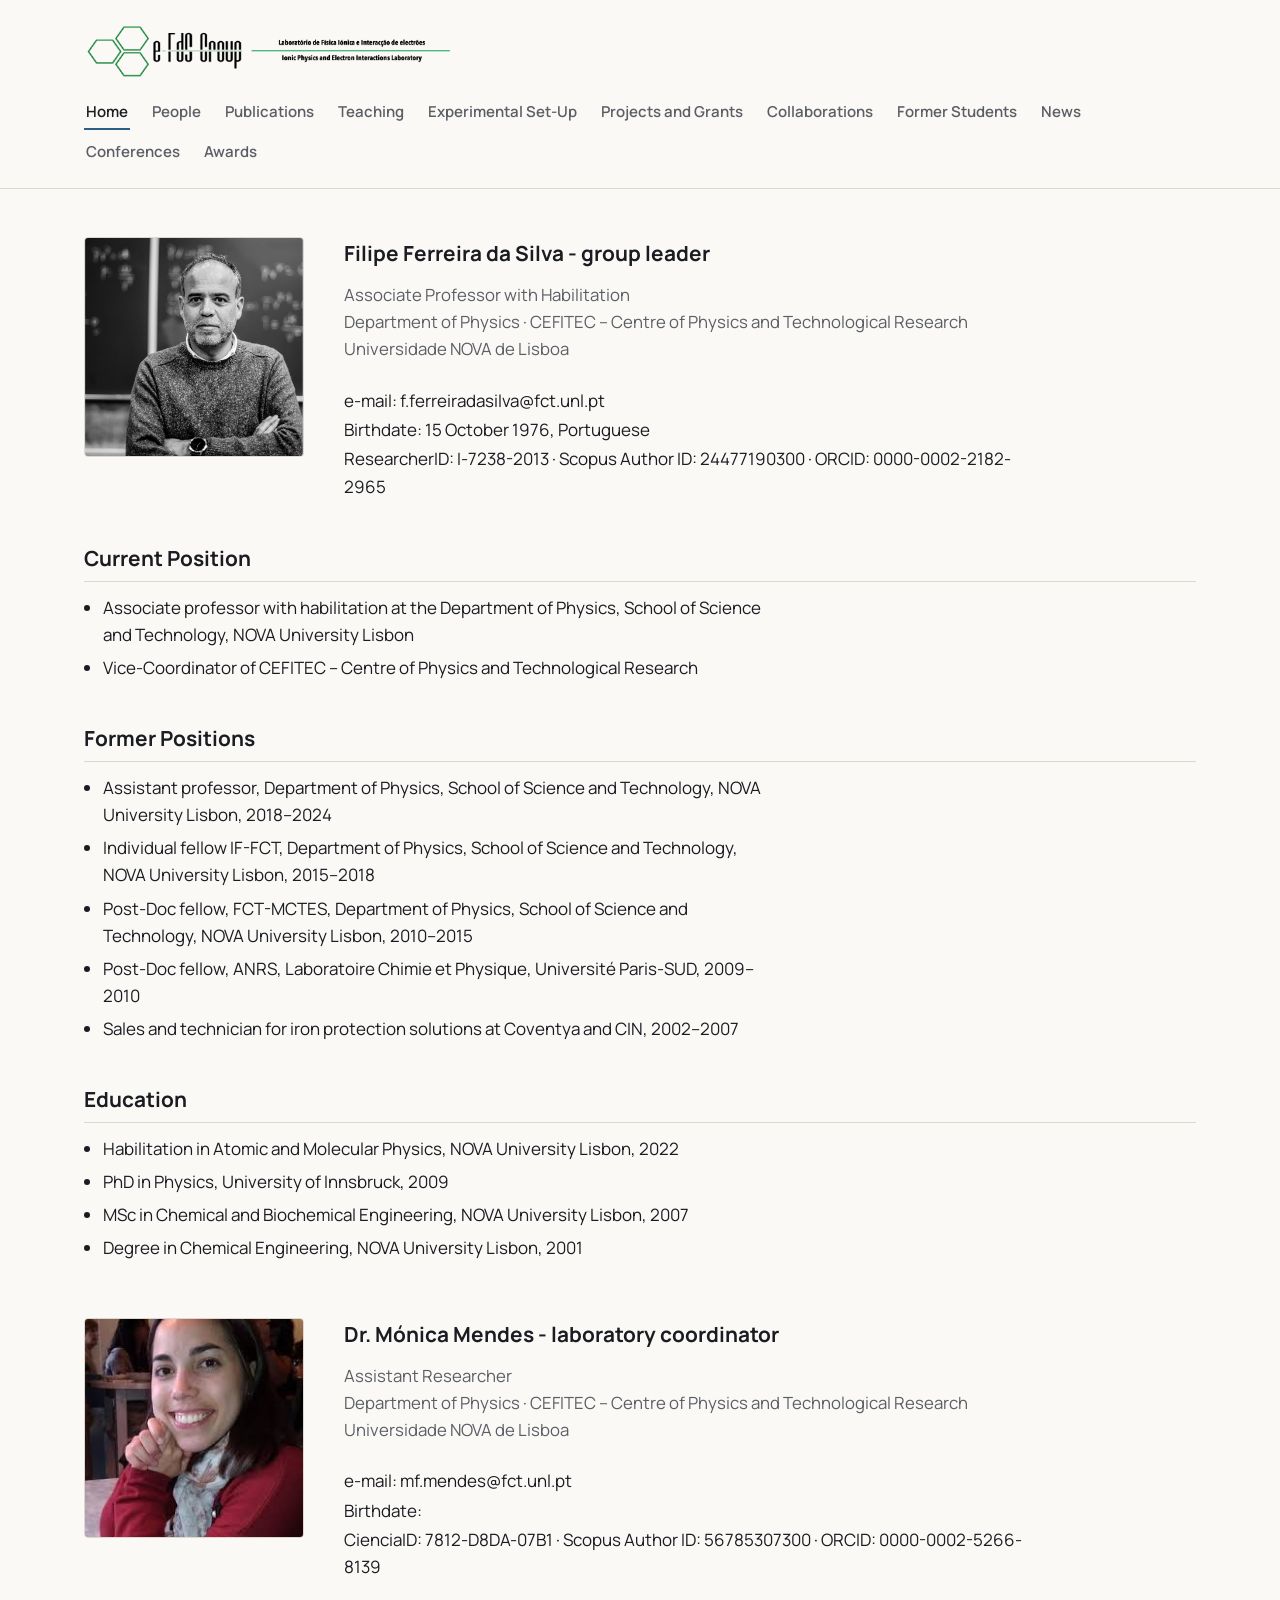
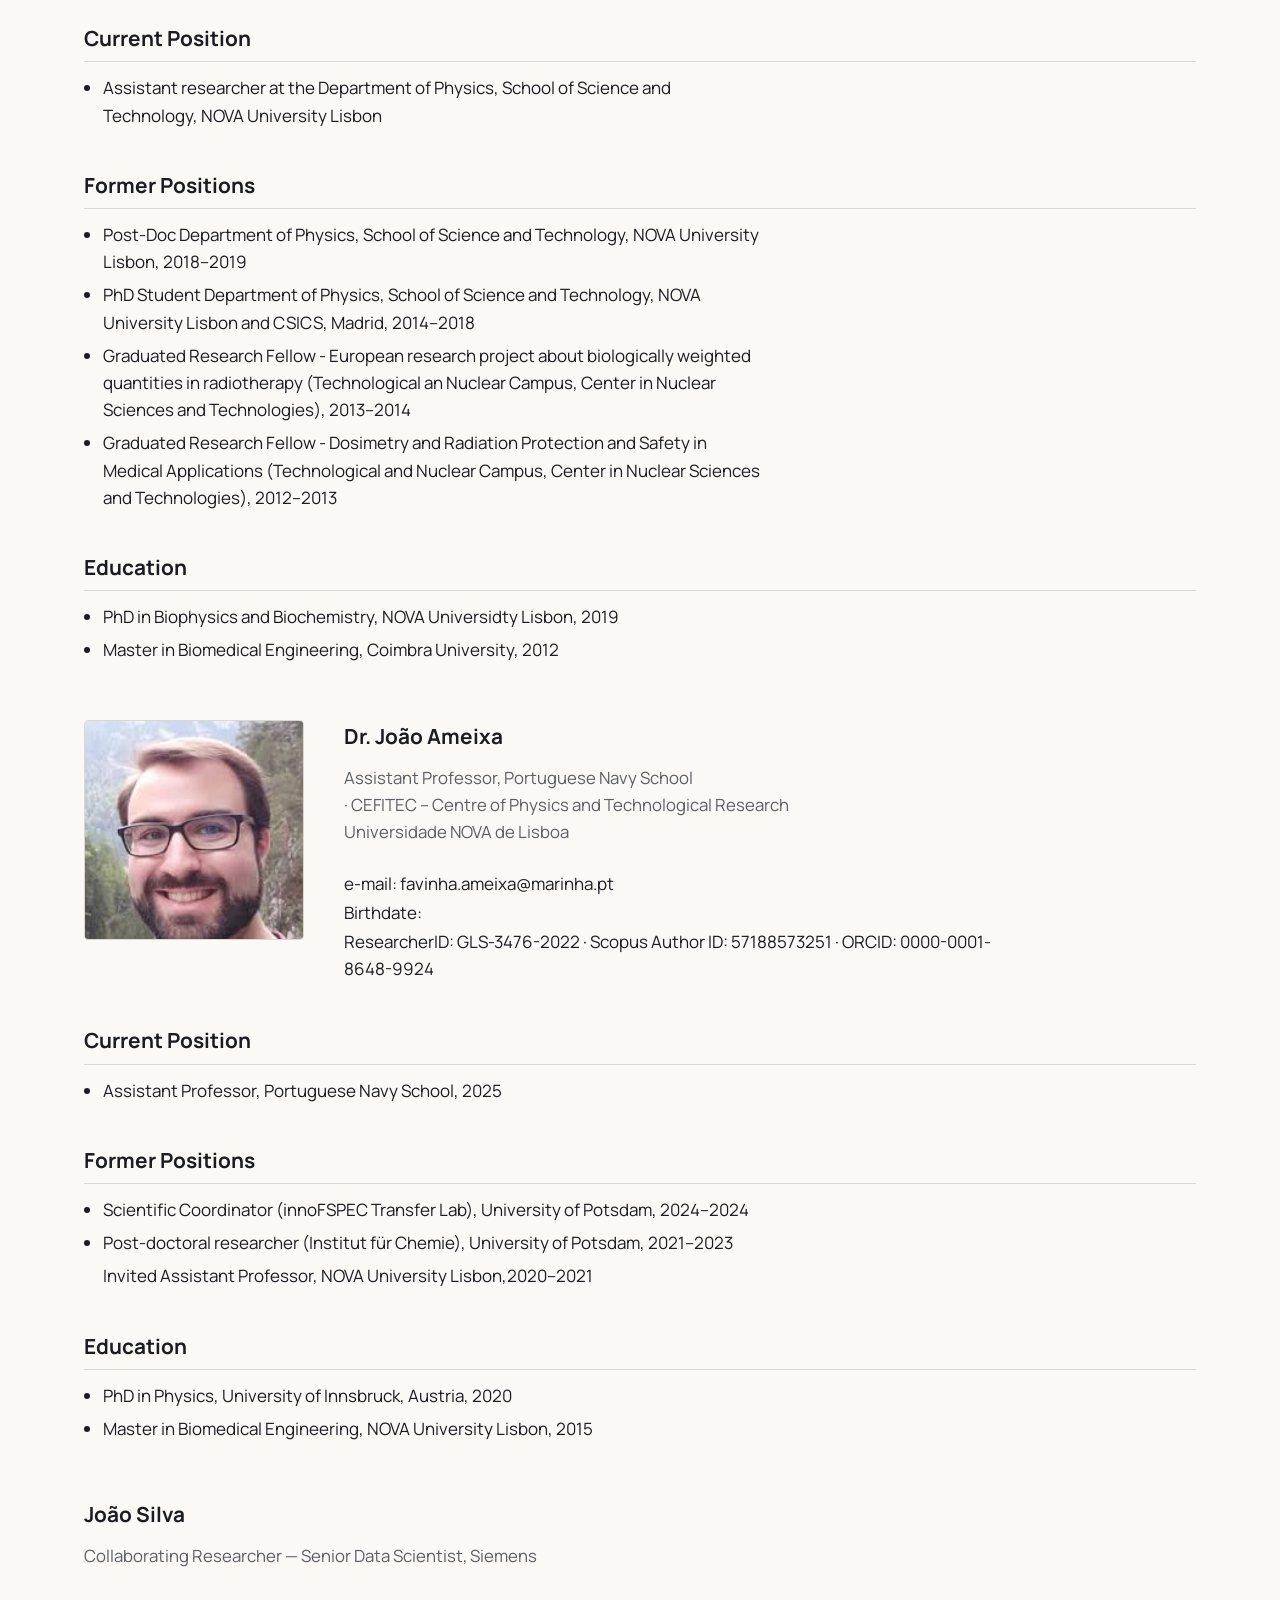
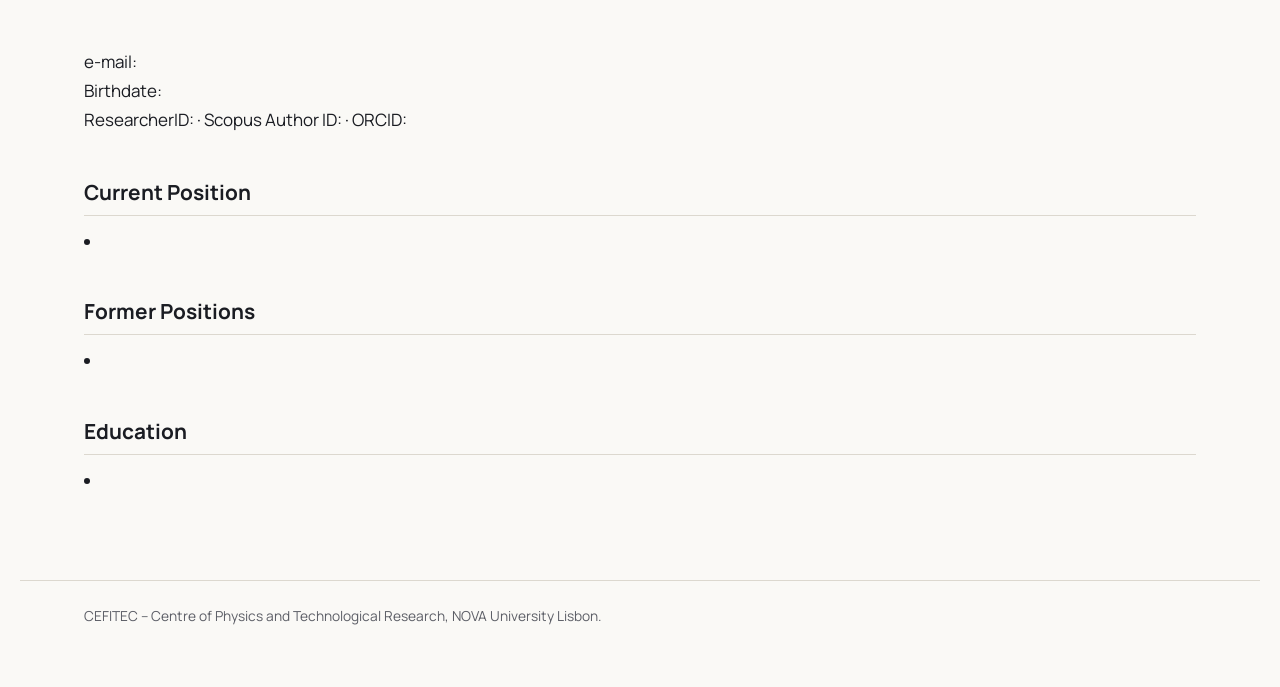
==== index.html @ 62b636dc "Update index.html" ====
<!DOCTYPE html>
<html lang="en">
<head>
<meta charset="UTF-8">
<meta name="viewport" content="width=device-width, initial-scale=1">
<title>Home · Filipe Ferreira da Silva</title>
<meta name="description" content="Personal and research page of Filipe Ferreira da Silva, Associate Professor at NOVA University Lisbon.">
<link rel="stylesheet" href="style.css">
</head>
<body>
<header class="site-header">
  <div class="header-inner">
    <div class="brand"><a href="index.html"><img src="logo.png" alt="e-FdS Group logo" class="logo-img"></a></div>
    <nav class="site-nav" aria-label="Main">
      <a href="index.html" aria-current="page">Home</a>
      <a href="people.html">People</a>
      <a href="publications.html">Publications</a>
      <a href="teaching.html">Teaching</a>
      <a href="experimental-set-up.html">Experimental Set-Up</a>
      <a href="projects-and-grants.html">Projects and Grants</a>
      <a href="collaborations.html">Collaborations</a>
      <a href="former-students.html">Former Students</a>
      <a href="news.html">News</a>
      <a href="conferences.html">Conferences</a>
      <a href="awards.html">Awards</a>
    </nav>
  </div>
</header>
<main>

<div class="hero">
  <img src="profile.jpg" alt="Filipe Ferreira da Silva">
  <div class="hero-text">
    <h2>Filipe Ferreira da Silva - group leader</h2>
    <p class="subtitle">Associate Professor with Habilitation<br>
    Department of Physics &middot; CEFITEC &ndash; Centre of Physics and Technological Research<br>
    Universidade NOVA de Lisboa</p>
    <div class="contact-block">
      <p>e-mail: f.ferreiradasilva@fct.unl.pt</p>
      <p>Birthdate: 15 October 1976, Portuguese</p>
      <p>ResearcherID: I-7238-2013 &middot; Scopus Author ID: 24477190300 &middot; ORCID: 0000-0002-2182-2965</p>
    </div>
  </div>
</div>

<h2>Current Position</h2>
<ul class="plain">
  <li>Associate professor with habilitation at the Department of Physics, School of Science and Technology, NOVA University Lisbon</li>
  <li>Vice-Coordinator of CEFITEC &ndash; Centre of Physics and Technological Research</li>
</ul>

<h2>Former Positions</h2>
<ul class="plain">
  <li>Assistant professor, Department of Physics, School of Science and Technology, NOVA University Lisbon, 2018&ndash;2024</li>
  <li>Individual fellow IF-FCT, Department of Physics, School of Science and Technology, NOVA University Lisbon, 2015&ndash;2018</li>
  <li>Post-Doc fellow, FCT-MCTES, Department of Physics, School of Science and Technology, NOVA University Lisbon, 2010&ndash;2015</li>
  <li>Post-Doc fellow, ANRS, Laboratoire Chimie et Physique, Universit&eacute; Paris-SUD, 2009&ndash;2010</li>
  <li>Sales and technician for iron protection solutions at Coventya and CIN, 2002&ndash;2007</li>
</ul>

<h2>Education</h2>
<ul class="plain">
  <li>Habilitation in Atomic and Molecular Physics, NOVA University Lisbon, 2022</li>
  <li>PhD in Physics, University of Innsbruck, 2009</li>
  <li>MSc in Chemical and Biochemical Engineering, NOVA University Lisbon, 2007</li>
  <li>Degree in Chemical Engineering, NOVA University Lisbon, 2001</li>
</ul>

<div class="hero collaborator">
  <img src="people-mendes.jpg" alt="Mónica Mendes">
  <div class="hero-text">
    <h2>Dr. M&oacute;nica Mendes - laboratory coordinator</h2>
    <p class="subtitle">Assistant Researcher<br>
    Department of Physics &middot; CEFITEC &ndash; Centre of Physics and Technological Research<br>
    Universidade NOVA de Lisboa</p>
    <div class="contact-block">
      <p>e-mail: mf.mendes@fct.unl.pt</p>
      <p>Birthdate: </p>
      <p>CienciaID: 7812-D8DA-07B1 &middot; Scopus Author ID: 56785307300 &middot; ORCID: 0000-0002-5266-8139 </p>
    </div>
  </div>
</div>

<h2>Current Position</h2>
<ul class="plain">
  <li>Assistant researcher at the Department of Physics, School of Science and Technology, NOVA University Lisbon</li>
</ul>

<h2>Former Positions</h2>
<ul class="plain">
  <li>Post-Doc Department of Physics, School of Science and Technology, NOVA University Lisbon, 2018&ndash;2019</li>
  <li>PhD Student Department of Physics, School of Science and Technology, NOVA University Lisbon and CSICS, Madrid, 2014&ndash;2018</li>
  <li>Graduated Research Fellow - European research project about biologically weighted quantities in radiotherapy (Technological an Nuclear Campus, Center in Nuclear Sciences and Technologies), 2013&ndash;2014</li>
  <li>Graduated Research Fellow - Dosimetry and Radiation Protection and Safety in Medical Applications (Technological and Nuclear Campus, Center in Nuclear Sciences and Technologies), 2012&ndash;2013</li>
</ul>

<h2>Education</h2>
<ul class="plain">
  <li>PhD in Biophysics and Biochemistry, NOVA Universidty Lisbon, 2019</li>
  <li> Master in Biomedical Engineering, Coimbra University, 2012</li>
</ul>

<div class="hero collaborator">
  <img src="people-ameixa.jpg" alt="João Ameixa">
  <div class="hero-text">
    <h2>Dr. Jo&atilde;o Ameixa</h2>
    <p class="subtitle">Assistant Professor, Portuguese Navy School<br>
    &middot; CEFITEC &ndash; Centre of Physics and Technological Research<br>
    Universidade NOVA de Lisboa</p>
    <div class="contact-block">
      <p>e-mail: favinha.ameixa@marinha.pt</p>
      <p>Birthdate: </p>
      <p>ResearcherID: GLS-3476-2022 &middot; Scopus Author ID: 57188573251 &middot; ORCID: 0000-0001-8648-9924</p>
    </div>
  </div>
</div>

<h2>Current Position</h2>
<ul class="plain">
  <li>Assistant Professor, Portuguese Navy School, 2025</li>
</ul>

<h2>Former Positions</h2>
<ul class="plain">
  <li>Scientific Coordinator (innoFSPEC Transfer Lab), University of Potsdam, 2024&ndash;2024</li>
  <li>Post-doctoral researcher (Institut für Chemie), University of Potsdam, 2021&ndash;2023</li
  <li>Invited Assistant Professor, NOVA University Lisbon,2020&ndash;2021 </li>
</ul>

<h2>Education</h2>
<ul class="plain">
  <li>PhD in Physics, University of Innsbruck, Austria, 2020</li>
  <li>Master in Biomedical Engineering, NOVA University Lisbon, 2015</li>
</ul>

<div class="hero collaborator">
  <div class="hero-text">
    <h2>Jo&atilde;o Silva</h2>
    <p class="subtitle">Collaborating Researcher &mdash; Senior Data Scientist, Siemens<br>
    &nbsp;<br>
    &nbsp;</p>
    <div class="contact-block">
      <p>e-mail: </p>
      <p>Birthdate: </p>
      <p>ResearcherID: &middot; Scopus Author ID: &middot; ORCID: </p>
    </div>
  </div>
</div>

<h2>Current Position</h2>
<ul class="plain">
  <li></li>
</ul>

<h2>Former Positions</h2>
<ul class="plain">
  <li></li>
</ul>

<h2>Education</h2>
<ul class="plain">
  <li></li>
</ul>

</main>
<footer class="site-footer">
  CEFITEC &ndash; Centre of Physics and Technological Research, NOVA University Lisbon.
</footer>
</body>
</html>
---- style.css ----
@import url('https://fonts.googleapis.com/css2?family=Manrope:wght@400;500;600;700;800&display=swap');

:root {
  --ink: #1a1c22;
  --paper: #faf9f6;
  --line: #dcd8cf;
  --accent: #2f5d8a;
  --accent-soft: #e8eef4;
  --muted: #5c5e66;
  --font: "Manrope", -apple-system, "Segoe UI", Helvetica, Arial, sans-serif;
  --wide: 1240px;
  --text-measure: 68ch;
}

* { box-sizing: border-box; }

body {
  margin: 0;
  background: var(--paper);
  color: var(--ink);
  font-family: var(--font);
  font-size: 17px;
  line-height: 1.6;
}

a { color: var(--accent); text-decoration: none; }
a:hover { text-decoration: underline; }
a:focus-visible, button:focus-visible { outline: 2px solid var(--accent); outline-offset: 2px; }

.site-header {
  border-bottom: 1px solid var(--line);
  background: var(--paper);
}

.header-inner {
  max-width: var(--wide);
  margin: 0 auto;
  padding: 20px clamp(24px, 5vw, 64px);
  display: flex;
  align-items: center;
  justify-content: space-between;
  gap: 16px;
  flex-wrap: wrap;
}

.brand {
  font-family: var(--font);
  font-size: 1.1rem;
  font-weight: 800;
  color: var(--ink);
  letter-spacing: 0.01em;
}
.brand a {
  display: flex;
  align-items: center;
  color: inherit;
  text-decoration: none;
}
.brand a:hover { text-decoration: none; }
.logo-img {
  height: 60px;
  width: auto;
  display: block;
}

nav.site-nav {
  display: flex;
  flex-wrap: wrap;
  gap: 6px 20px;
}
nav.site-nav a {
  color: var(--muted);
  font-size: 0.94rem;
  font-weight: 600;
  padding: 4px 2px;
}
nav.site-nav a:hover { color: var(--accent); text-decoration: none; }
nav.site-nav a[aria-current="page"] {
  color: var(--ink);
  border-bottom: 2px solid var(--accent);
}

main {
  max-width: var(--wide);
  margin: 0 auto;
  padding: 48px clamp(24px, 5vw, 64px) 80px;
}

h1 {
  font-family: var(--font);
  font-weight: 800;
  font-size: 2.3rem;
  line-height: 1.15;
  margin: 0 0 6px;
  letter-spacing: -0.01em;
}
h1.page-title { font-size: 1.9rem; margin-bottom: 28px; }

h2 {
  font-family: var(--font);
  font-weight: 700;
  font-size: 1.3rem;
  margin: 40px 0 12px;
  padding-bottom: 6px;
  border-bottom: 1px solid var(--line);
}

h3 {
  font-family: var(--font);
  font-weight: 700;
  font-size: 1.05rem;
  margin: 22px 0 4px;
}

.subtitle {
  color: var(--muted);
  font-size: 1.05rem;
  margin: 0 0 24px;
  max-width: var(--text-measure);
}

.contact-block p { margin: 2px 0; }

.hero {
  display: flex;
  gap: 40px;
  align-items: flex-start;
  flex-wrap: wrap;
  margin-bottom: 24px;
}
.hero img {
  width: 220px;
  height: 220px;
  object-fit: cover;
  border-radius: 4px;
  border: 1px solid var(--line);
  flex-shrink: 0;
}
.hero-text { flex: 1; min-width: 280px; max-width: var(--text-measure); }
.hero-text h2 { margin-top: 0; border-bottom: none; padding-bottom: 0; }

.hero.collaborator {
  margin: 56px 0 0;
}

ul.plain {
  margin: 8px 0 0;
  padding-left: 1.1em;
  max-width: var(--text-measure);
}
ul.plain li { margin-bottom: 6px; }

.pub-year {
  font-family: var(--font);
  font-weight: 800;
  color: var(--accent);
  margin: 30px 0 10px;
  font-size: 1.15rem;
}
.pub-list {
  list-style: none;
  margin: 0;
  padding: 0;
  display: grid;
  grid-template-columns: repeat(auto-fill, minmax(340px, 1fr));
  gap: 4px 32px;
}
.pub-list li {
  padding: 10px 0;
  border-bottom: 1px dotted var(--line);
  font-size: 0.96rem;
}
.pub-list li:last-child { border-bottom: none; }
.pub-tag { color: var(--accent); font-weight: 700; margin-right: 6px; }
.pub-authors { color: var(--muted); display: block; margin-top: 2px; }
.pub-venue { font-style: italic; display: block; color: var(--muted); }

.person {
  padding: 14px 0;
  border-bottom: 1px solid var(--line);
}
.person:last-child { border-bottom: none; }
.person .name { font-weight: 700; }
.person .role { color: var(--muted); font-size: 0.94rem; }

.entry { margin-bottom: 18px; max-width: var(--text-measure); }
.entry .meta { color: var(--muted); font-size: 0.92rem; }

.group-photo {
  max-width: 100%;
  height: auto;
  border-radius: 4px;
  border: 1px solid var(--line);
  margin: 12px 0;
}
figcaption { color: var(--muted); font-size: 0.9rem; margin-top: 6px; }

table.simple {
  border-collapse: collapse;
  width: 100%;
  max-width: var(--text-measure);
  margin: 12px 0 28px;
  font-size: 0.95rem;
}
table.simple td, table.simple th {
  text-align: left;
  padding: 8px 10px 8px 0;
  border-bottom: 1px solid var(--line);
  vertical-align: top;
}

footer.site-footer {
  max-width: var(--wide);
  margin: 0 auto;
  padding: 24px clamp(24px, 5vw, 64px) 60px;
  color: var(--muted);
  font-size: 0.86rem;
  border-top: 1px solid var(--line);
}

@media (max-width: 600px) {
  h1 { font-size: 1.7rem; }
  .hero img { width: 128px; height: 128px; }
  .hero.collaborator img { width: 96px; height: 96px; }
  .pub-list { grid-template-columns: 1fr; }
}
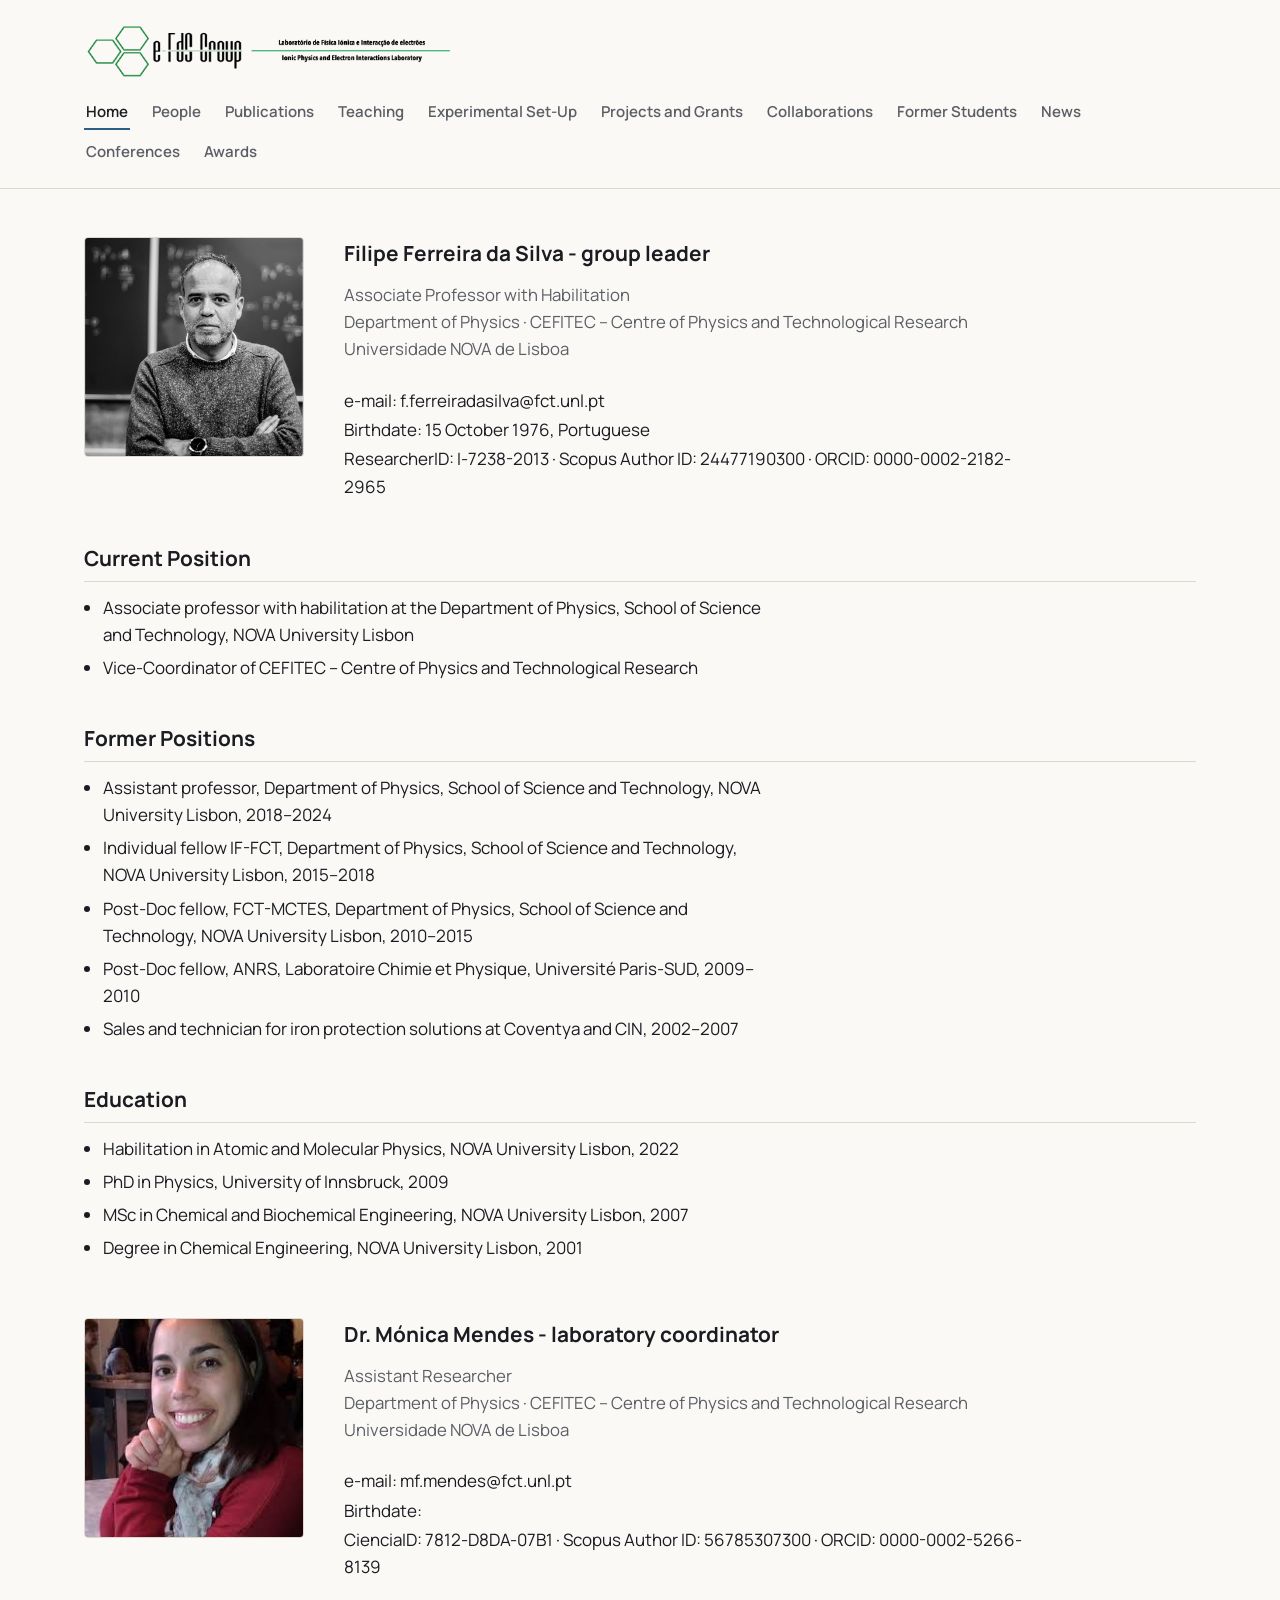
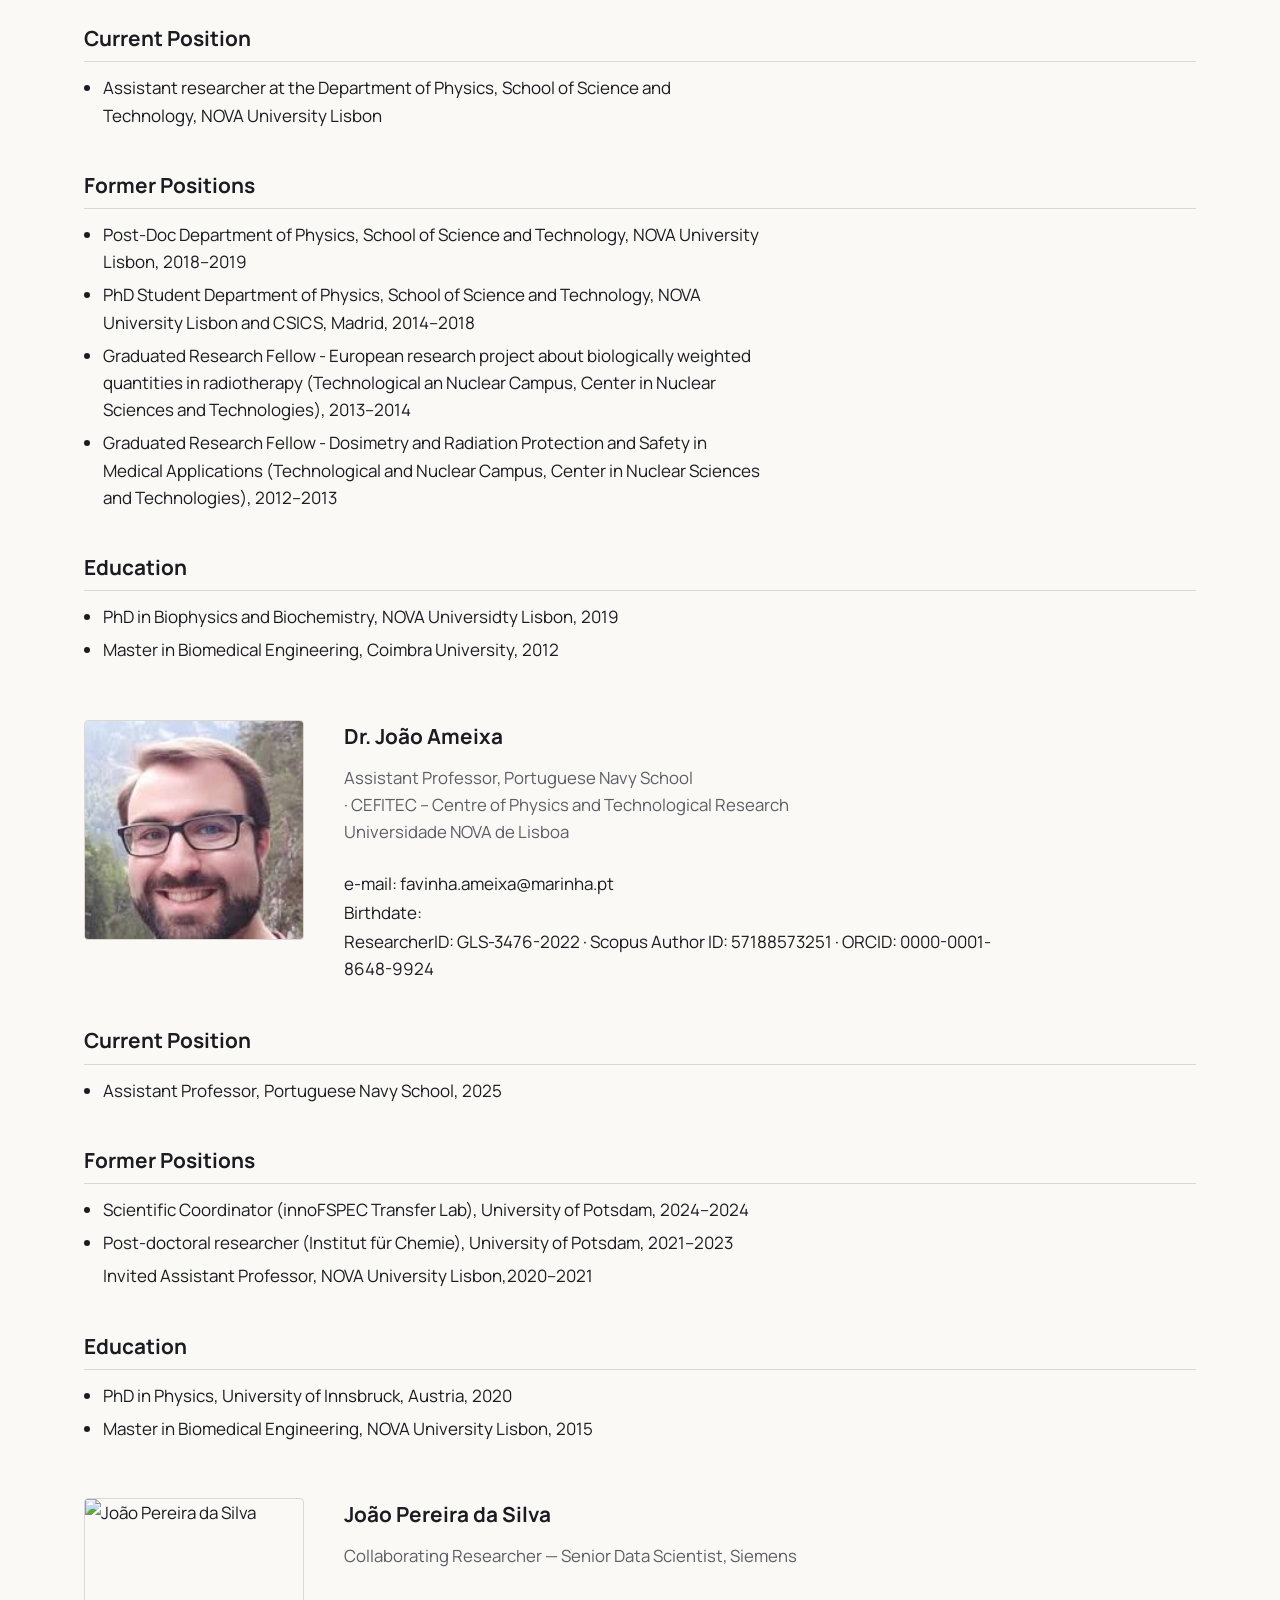
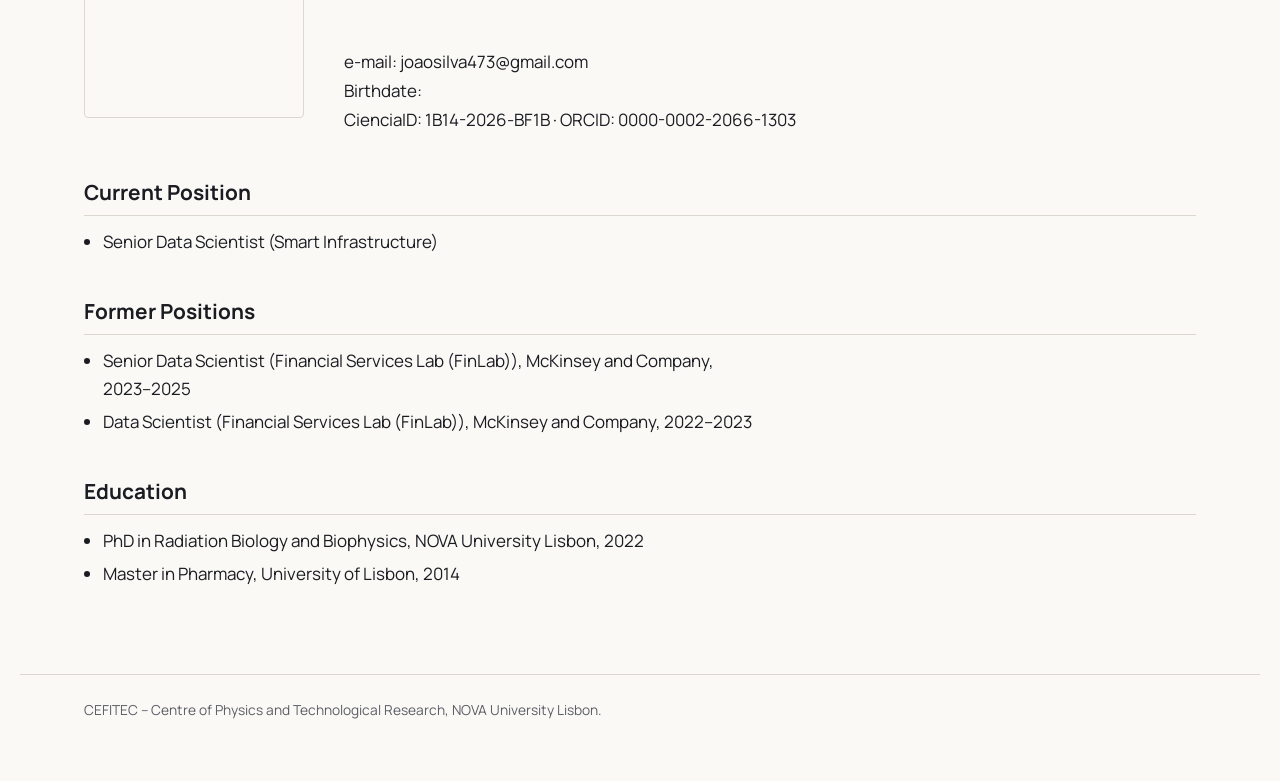
==== commit c55f4dc1: "Update index.html" ====
--- a/index.html
+++ b/index.html
@@ -134,32 +134,35 @@
 </ul>
 
 <div class="hero collaborator">
+  <img src="joao silva.jpg" alt="João Pereira da Silva">
   <div class="hero-text">
-    <h2>Jo&atilde;o Silva</h2>
+    <h2>Jo&atilde;o Pereira da Silva</h2>
     <p class="subtitle">Collaborating Researcher &mdash; Senior Data Scientist, Siemens<br>
     &nbsp;<br>
     &nbsp;</p>
     <div class="contact-block">
-      <p>e-mail: </p>
+      <p>e-mail: joaosilva473@gmail.com</p>
       <p>Birthdate: </p>
-      <p>ResearcherID: &middot; Scopus Author ID: &middot; ORCID: </p>
+      <p>CienciaID: 1B14-2026-BF1B &middot; ORCID: 0000-0002-2066-1303</p>
     </div>
   </div>
 </div>
 
 <h2>Current Position</h2>
 <ul class="plain">
-  <li></li>
+  <li>Senior Data Scientist (Smart Infrastructure)</li>
 </ul>
 
 <h2>Former Positions</h2>
 <ul class="plain">
-  <li></li>
+  <li>Senior Data Scientist (Financial Services Lab (FinLab)), McKinsey and Company, 2023&ndash;2025</li>
+  <li>Data Scientist (Financial Services Lab (FinLab)), McKinsey and Company, 2022&ndash;2023</li>
 </ul>
 
 <h2>Education</h2>
 <ul class="plain">
-  <li></li>
+  <li>PhD in Radiation Biology and Biophysics, NOVA University Lisbon, 2022</li>
+  <li>Master in Pharmacy, University of Lisbon, 2014</li>
 </ul>
 
 </main>
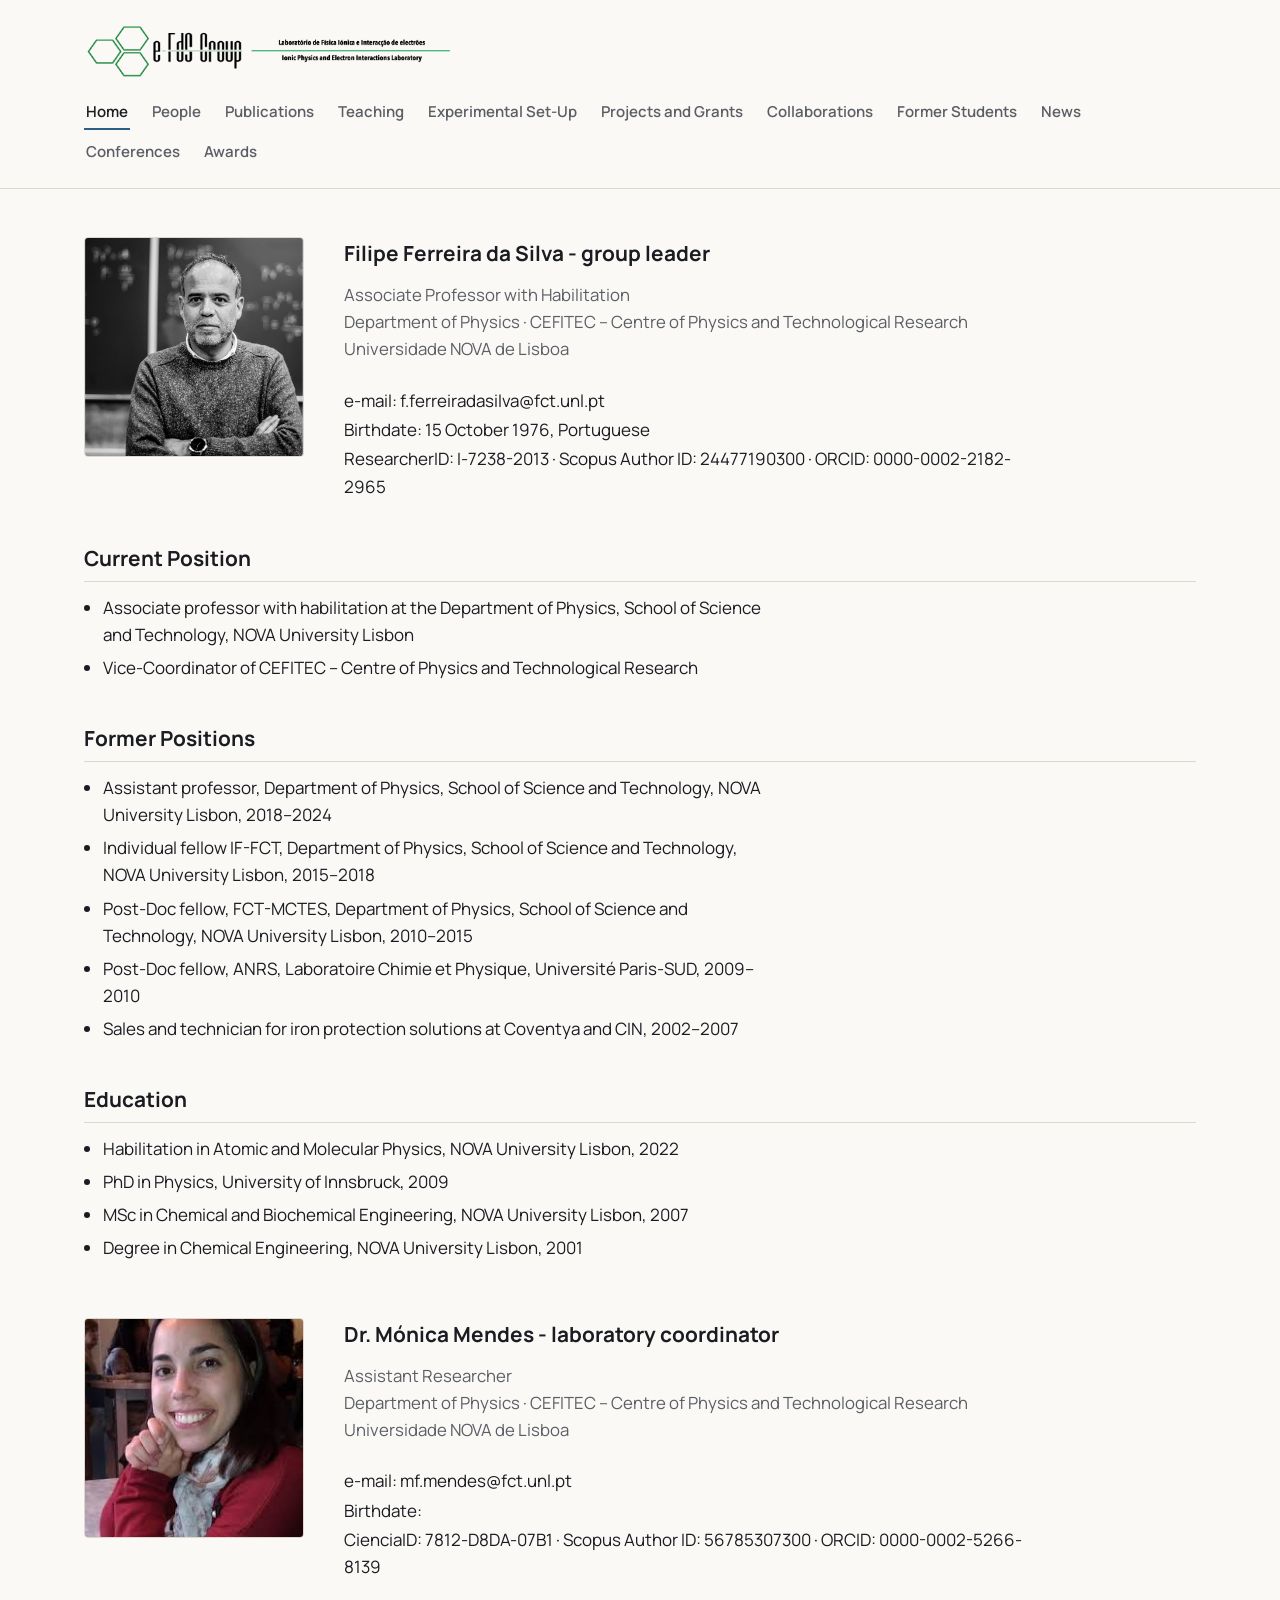
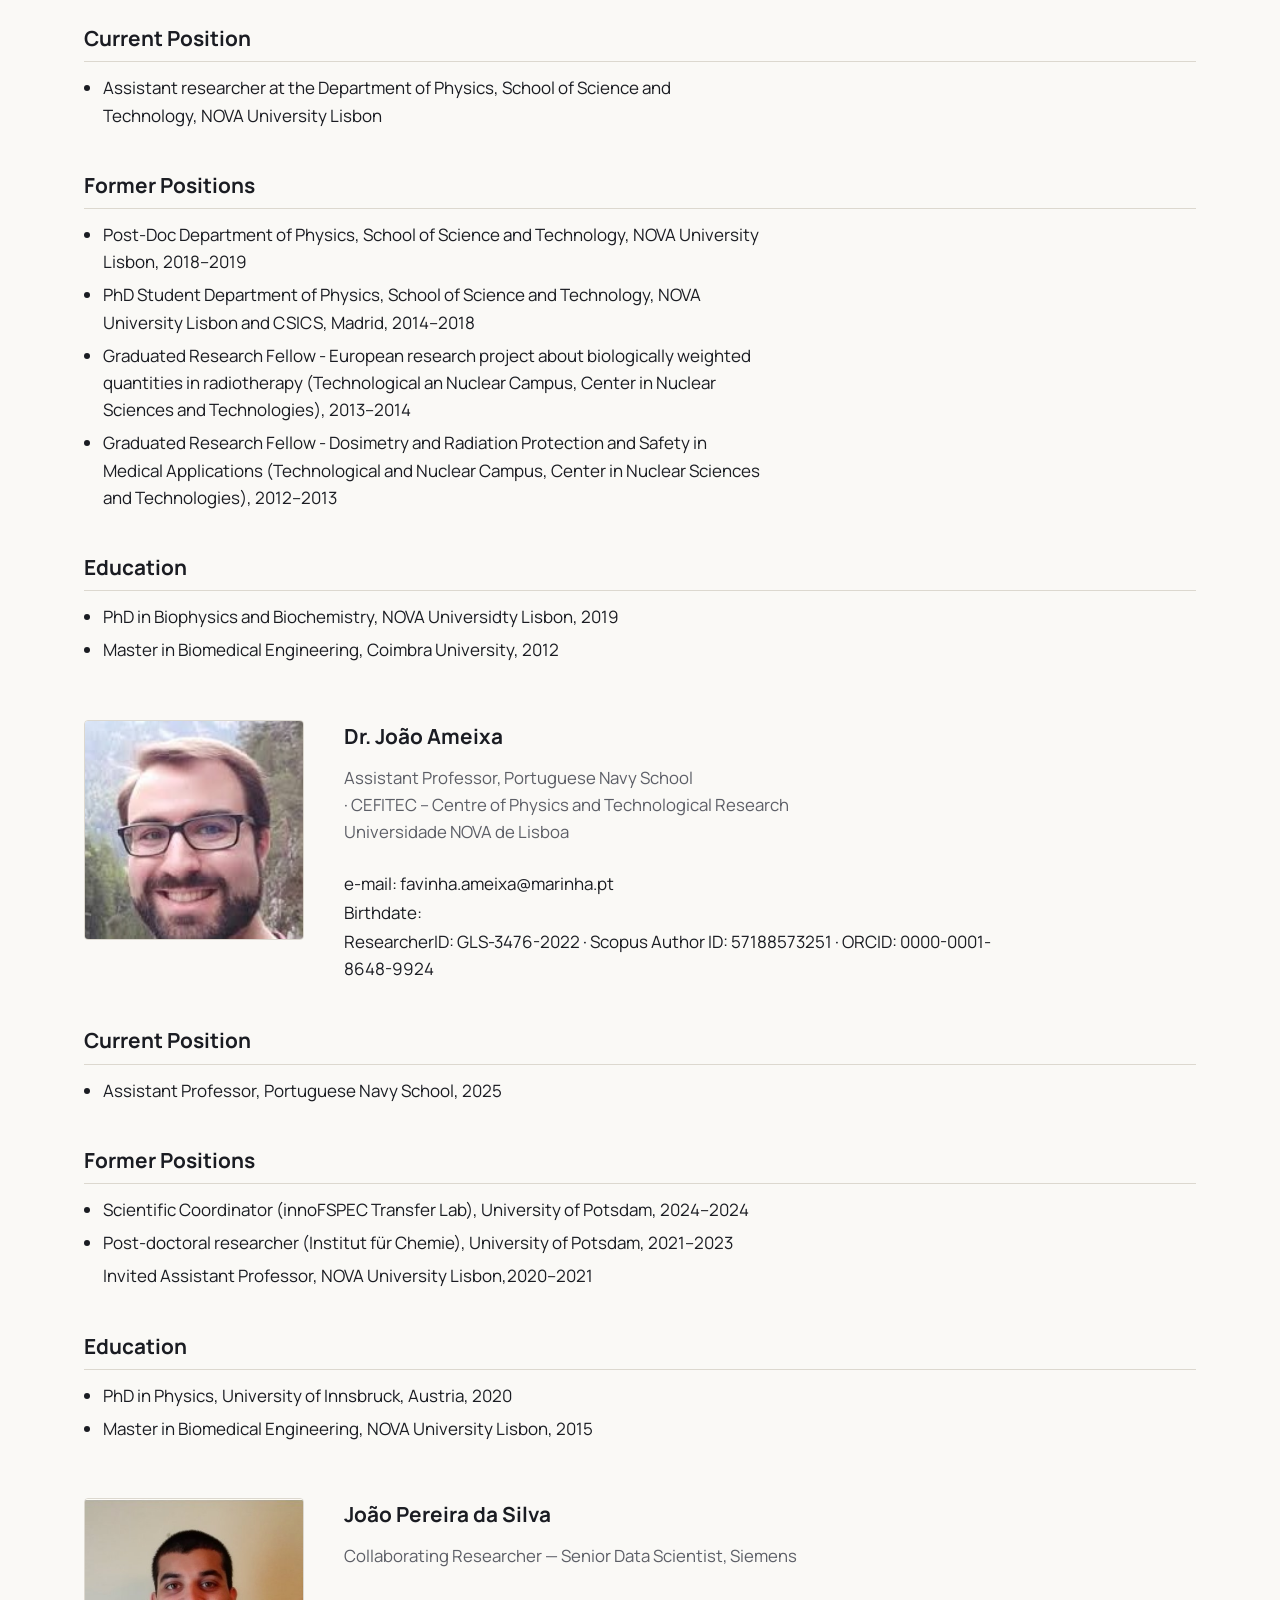
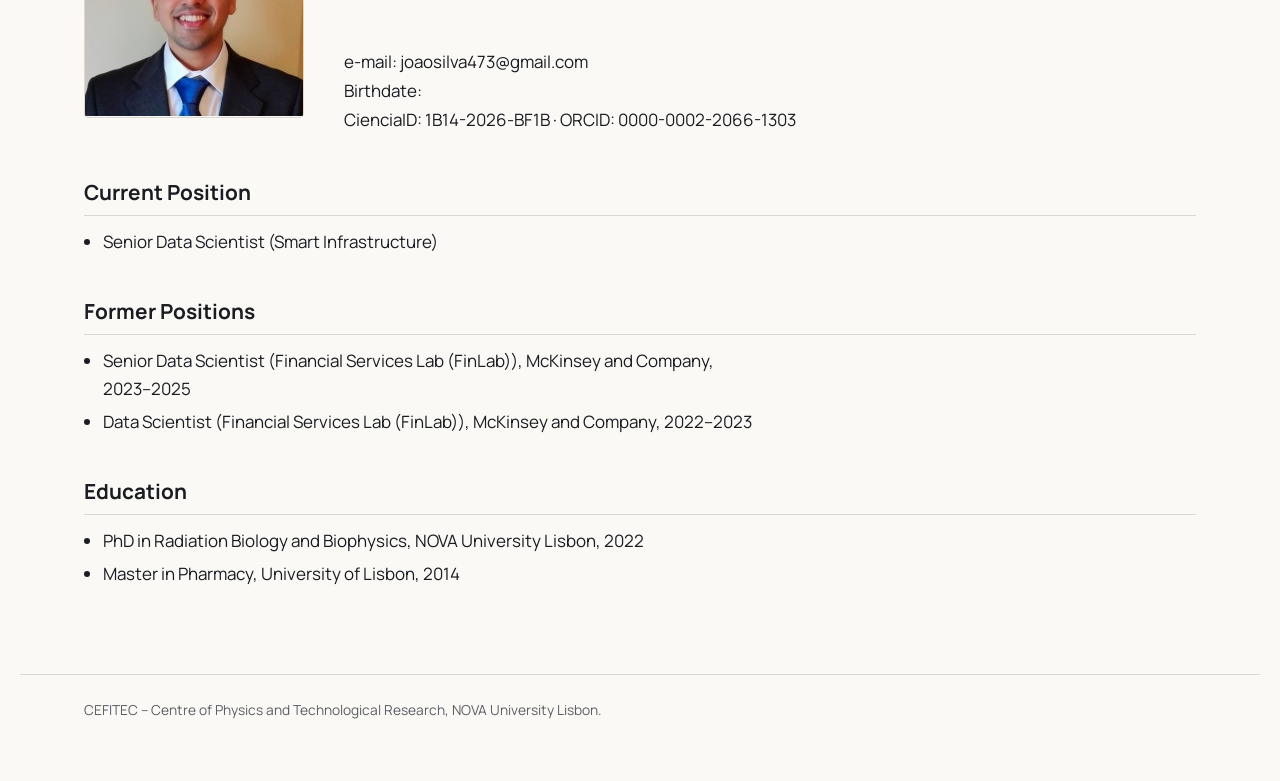
==== commit 5e212622: "Update index.html" ====
--- a/index.html
+++ b/index.html
@@ -134,7 +134,7 @@
 </ul>
 
 <div class="hero collaborator">
-  <img src="joao silva.jpg" alt="João Pereira da Silva">
+  <img src="people-silva.jpg" alt="João Pereira da Silva">
   <div class="hero-text">
     <h2>Jo&atilde;o Pereira da Silva</h2>
     <p class="subtitle">Collaborating Researcher &mdash; Senior Data Scientist, Siemens<br>
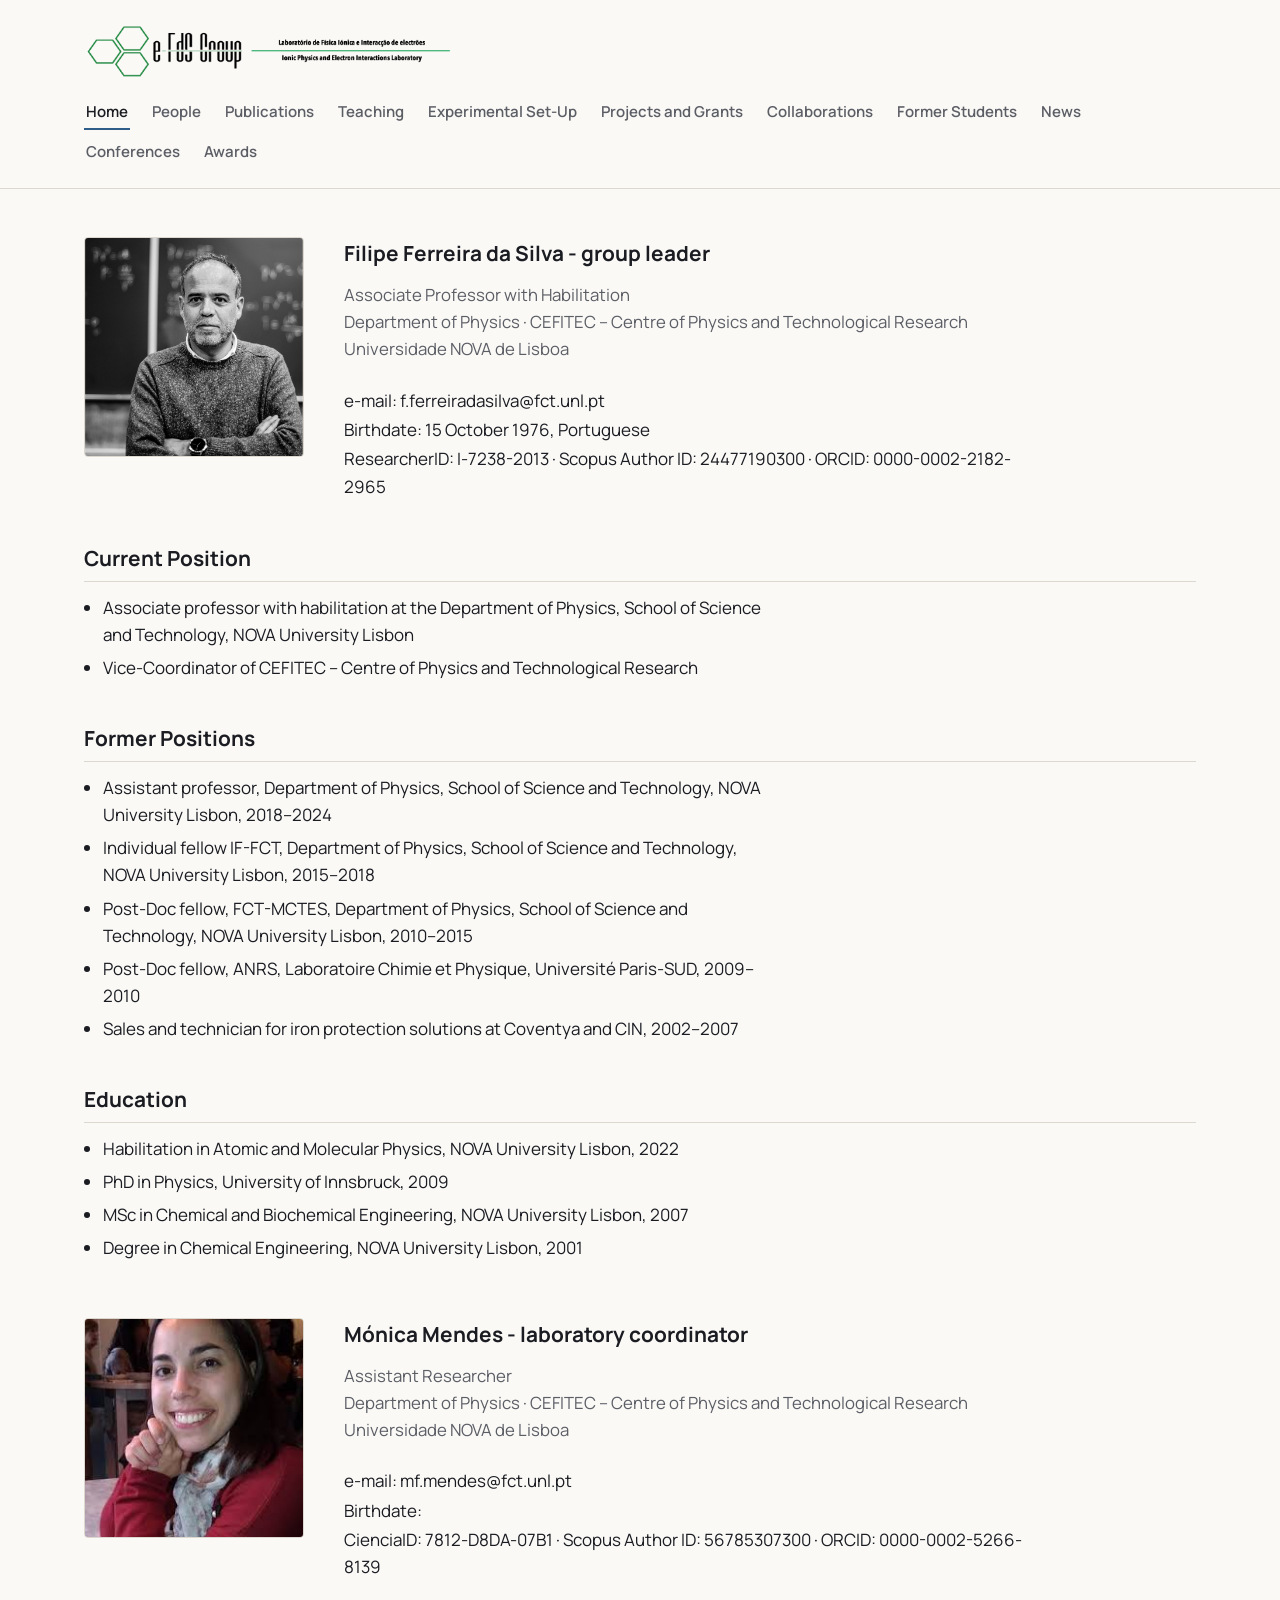
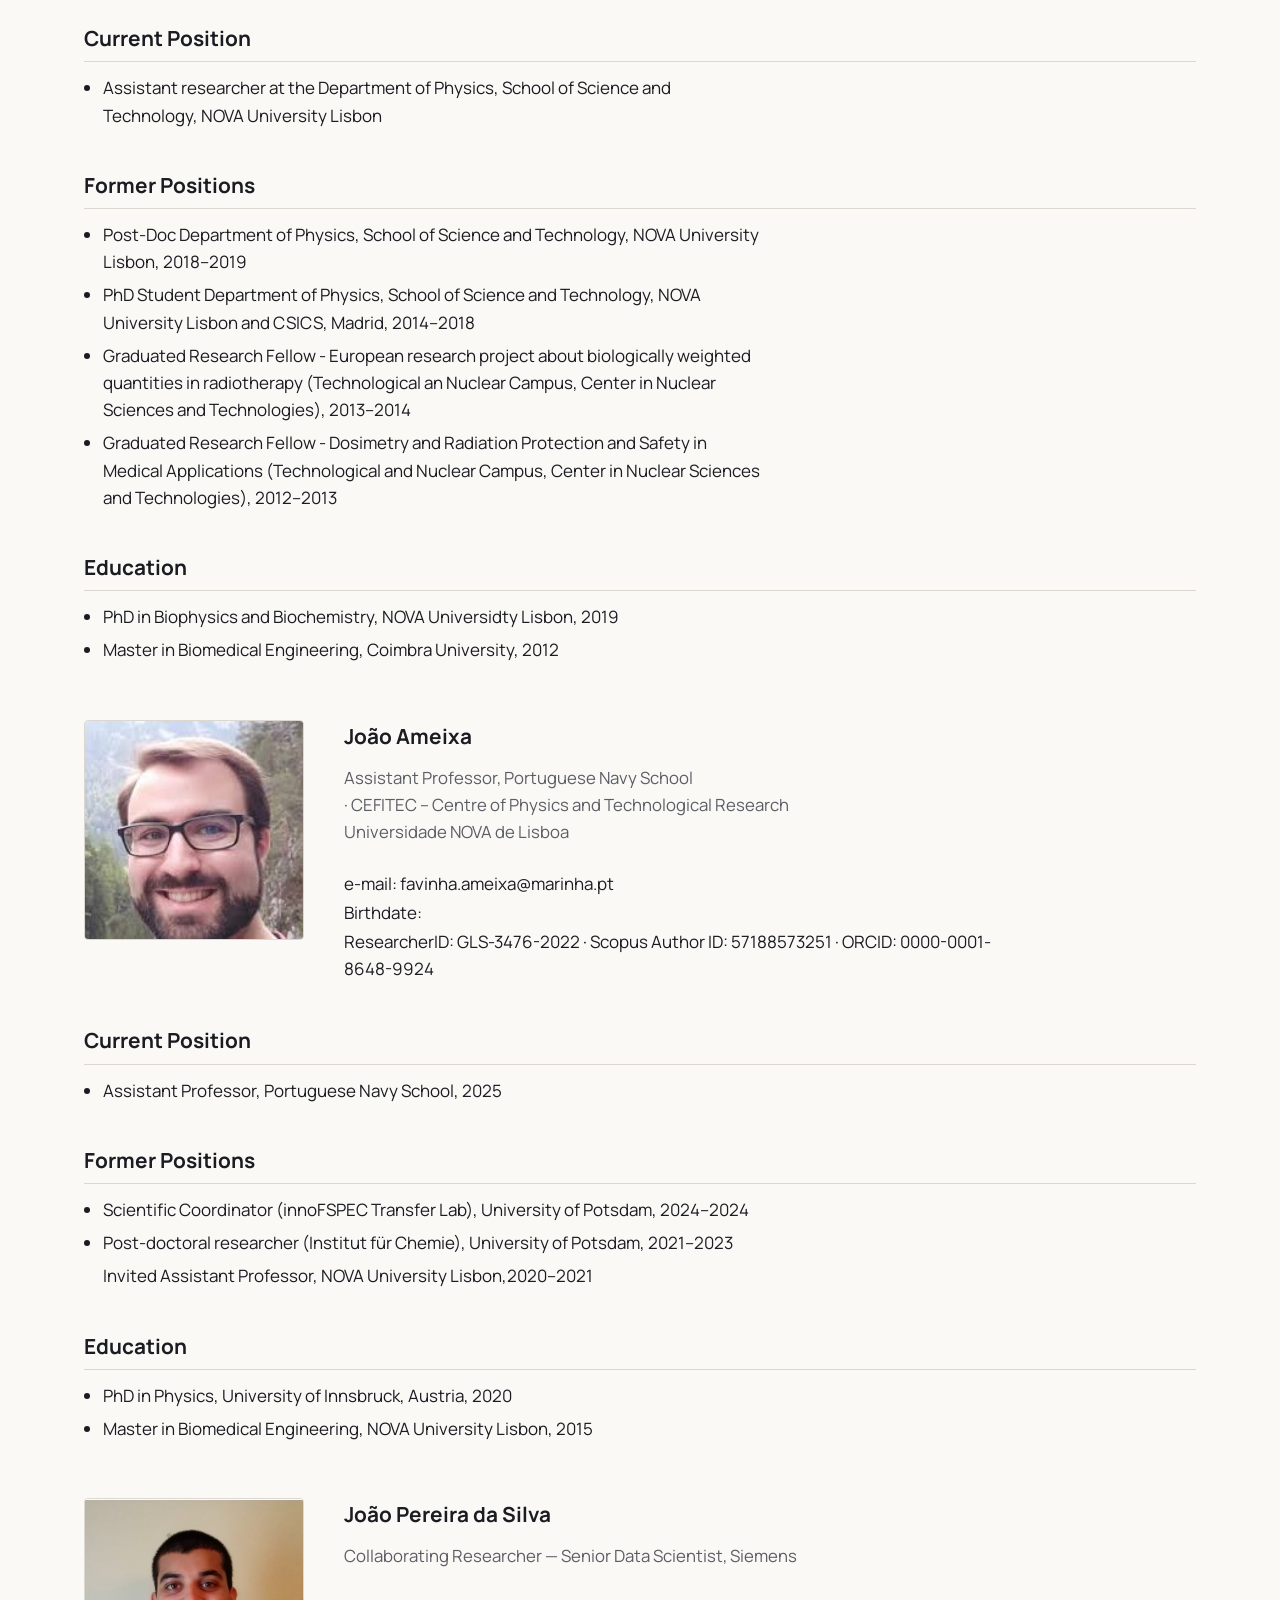
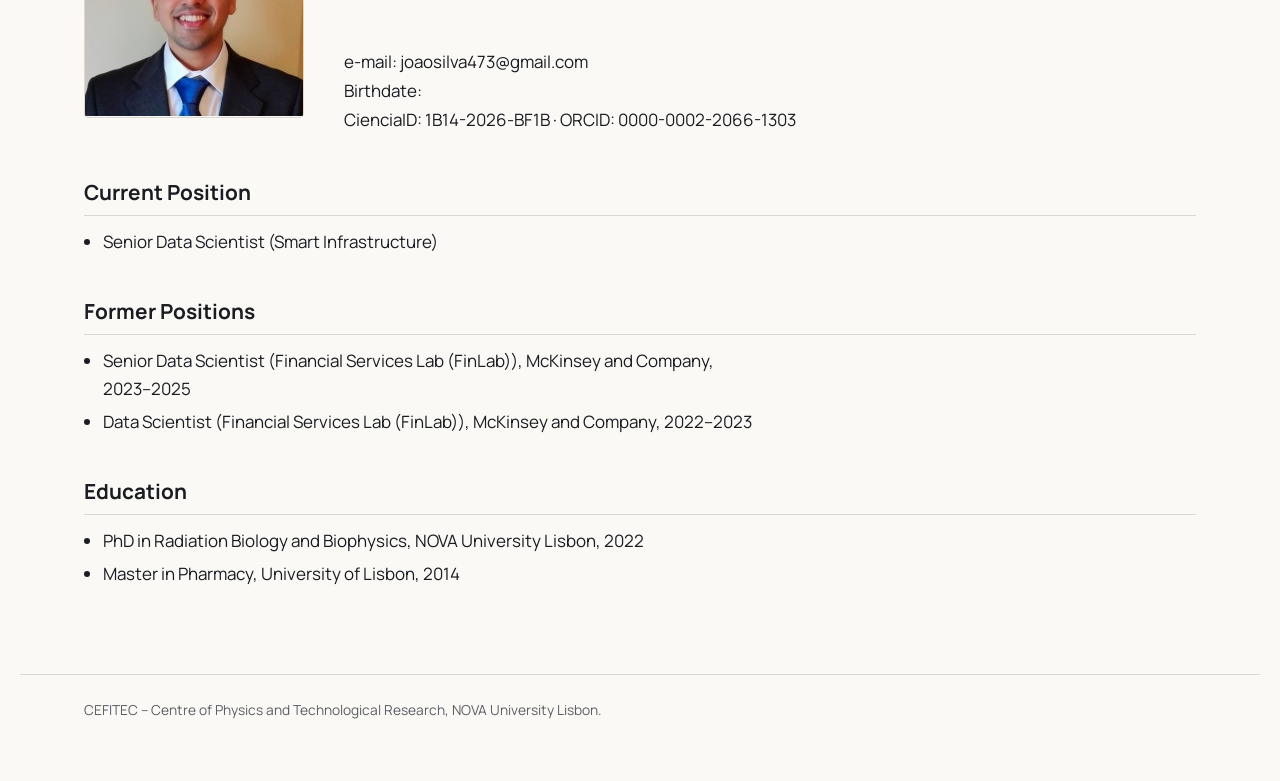
==== commit 829f6d4e: "Update index.html" ====
--- a/index.html
+++ b/index.html
@@ -69,7 +69,7 @@
 <div class="hero collaborator">
   <img src="people-mendes.jpg" alt="Mónica Mendes">
   <div class="hero-text">
-    <h2>Dr. M&oacute;nica Mendes - laboratory coordinator</h2>
+    <h2>M&oacute;nica Mendes - laboratory coordinator</h2>
     <p class="subtitle">Assistant Researcher<br>
     Department of Physics &middot; CEFITEC &ndash; Centre of Physics and Technological Research<br>
     Universidade NOVA de Lisboa</p>
@@ -103,7 +103,7 @@
 <div class="hero collaborator">
   <img src="people-ameixa.jpg" alt="João Ameixa">
   <div class="hero-text">
-    <h2>Dr. Jo&atilde;o Ameixa</h2>
+    <h2>Jo&atilde;o Ameixa</h2>
     <p class="subtitle">Assistant Professor, Portuguese Navy School<br>
     &middot; CEFITEC &ndash; Centre of Physics and Technological Research<br>
     Universidade NOVA de Lisboa</p>
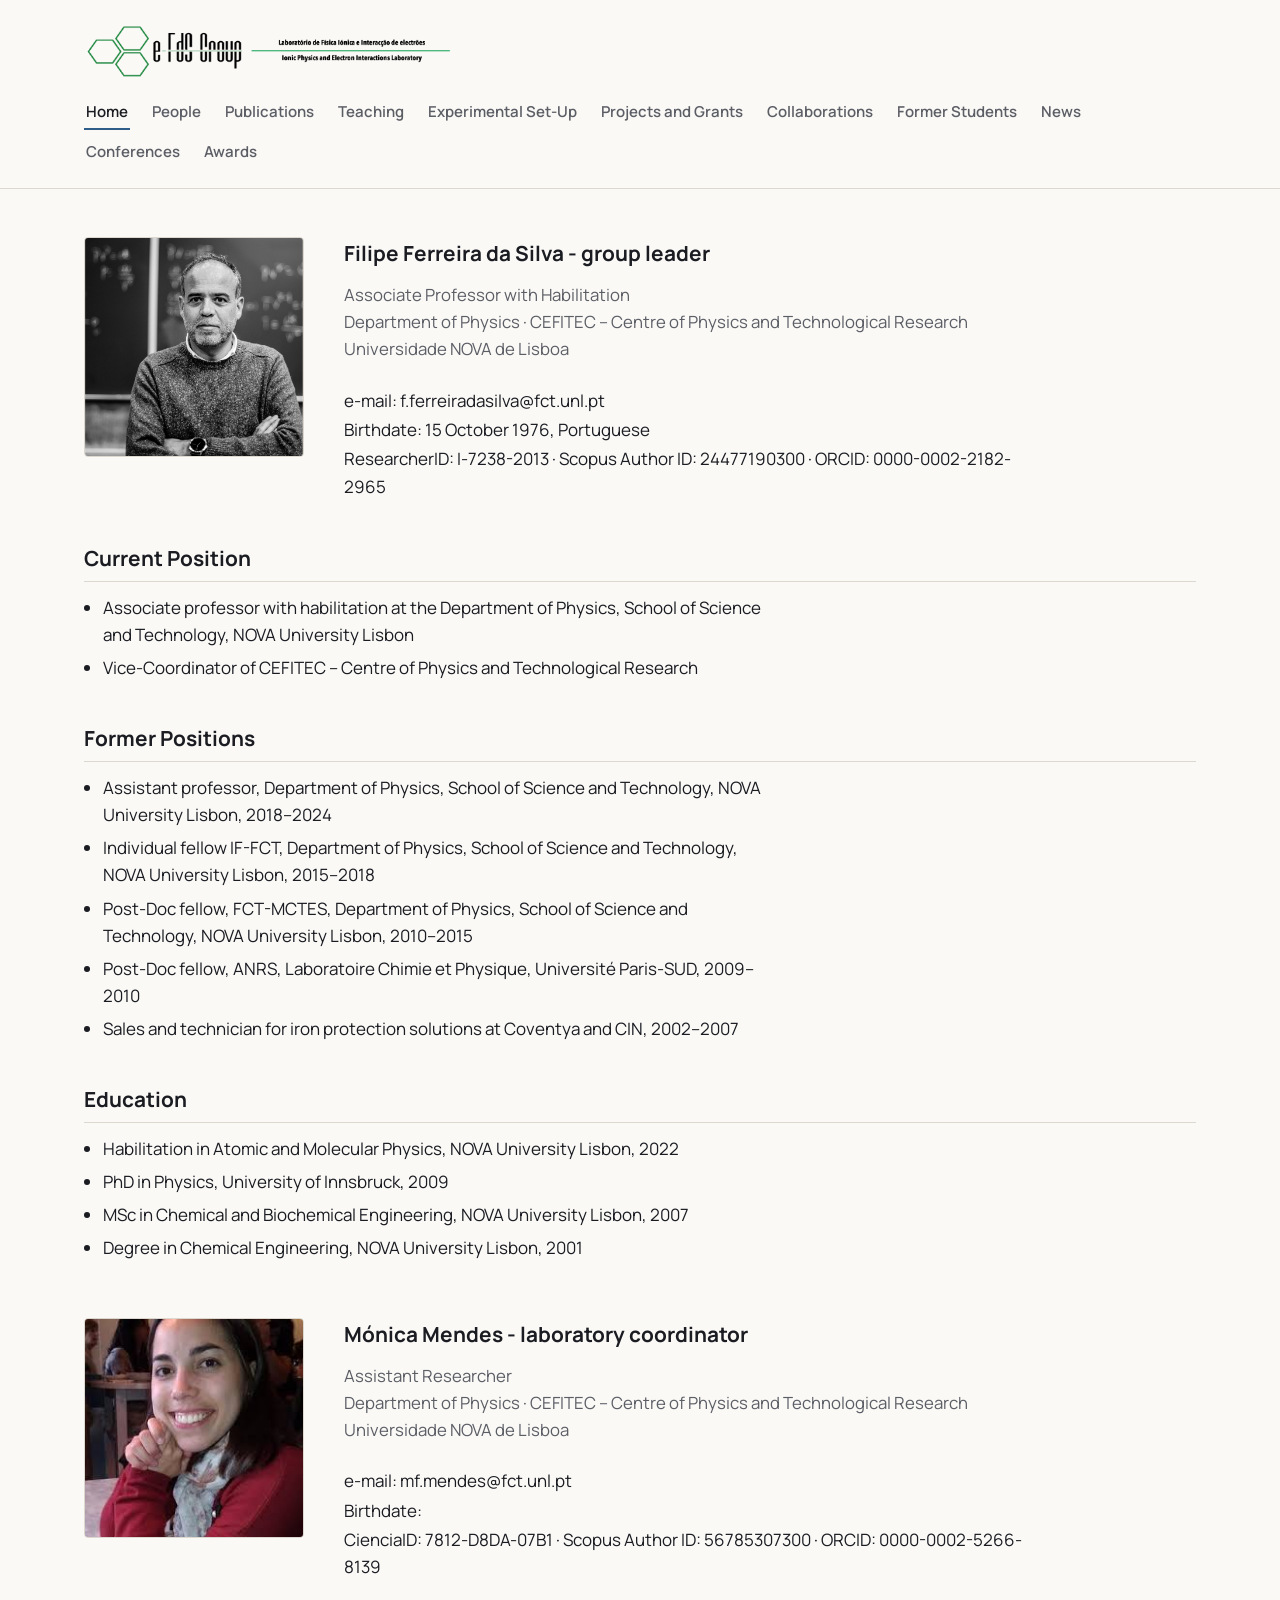
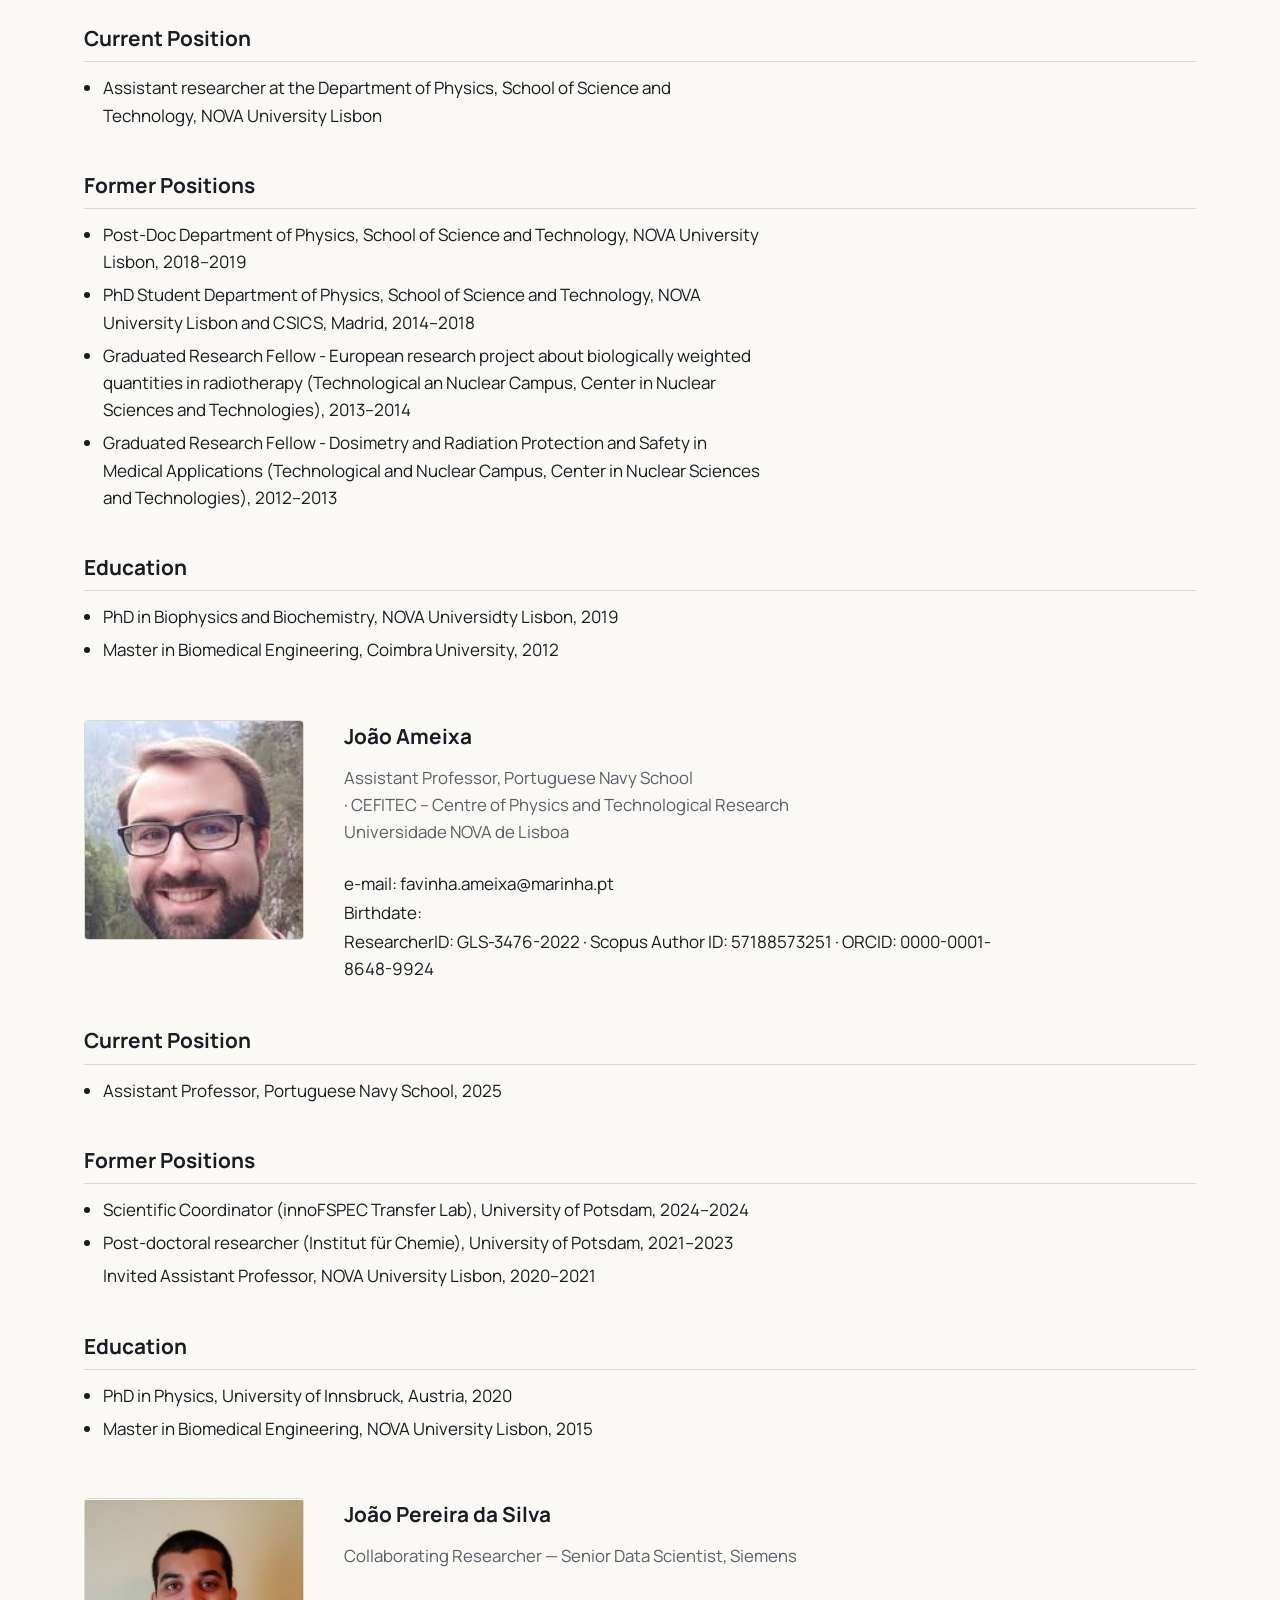
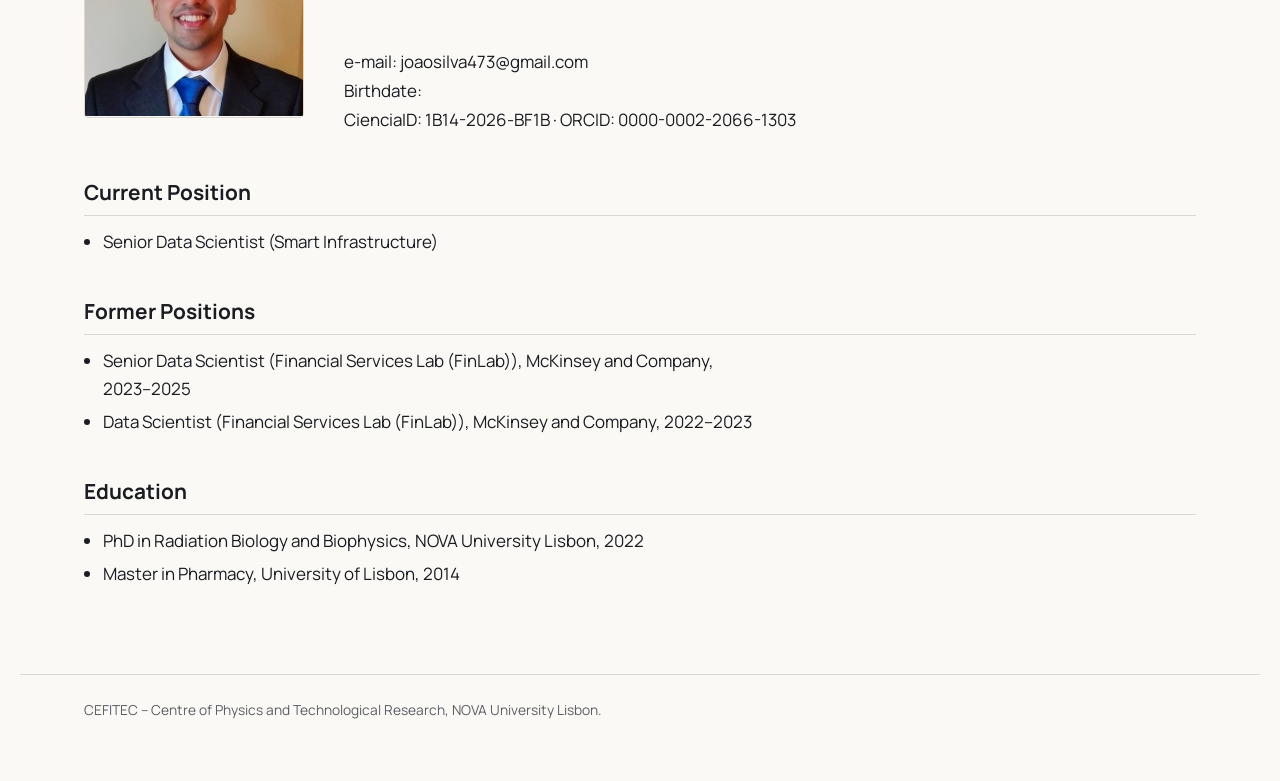
==== commit f6fa99d9: "Update index.html" ====
--- a/index.html
+++ b/index.html
@@ -97,7 +97,7 @@
 <h2>Education</h2>
 <ul class="plain">
   <li>PhD in Biophysics and Biochemistry, NOVA Universidty Lisbon, 2019</li>
-  <li> Master in Biomedical Engineering, Coimbra University, 2012</li>
+  <li>Master in Biomedical Engineering, Coimbra University, 2012</li>
 </ul>
 
 <div class="hero collaborator">
@@ -124,7 +124,7 @@
 <ul class="plain">
   <li>Scientific Coordinator (innoFSPEC Transfer Lab), University of Potsdam, 2024&ndash;2024</li>
   <li>Post-doctoral researcher (Institut für Chemie), University of Potsdam, 2021&ndash;2023</li
-  <li>Invited Assistant Professor, NOVA University Lisbon,2020&ndash;2021 </li>
+  <li>Invited Assistant Professor, NOVA University Lisbon, 2020&ndash;2021 </li>
 </ul>
 
 <h2>Education</h2>
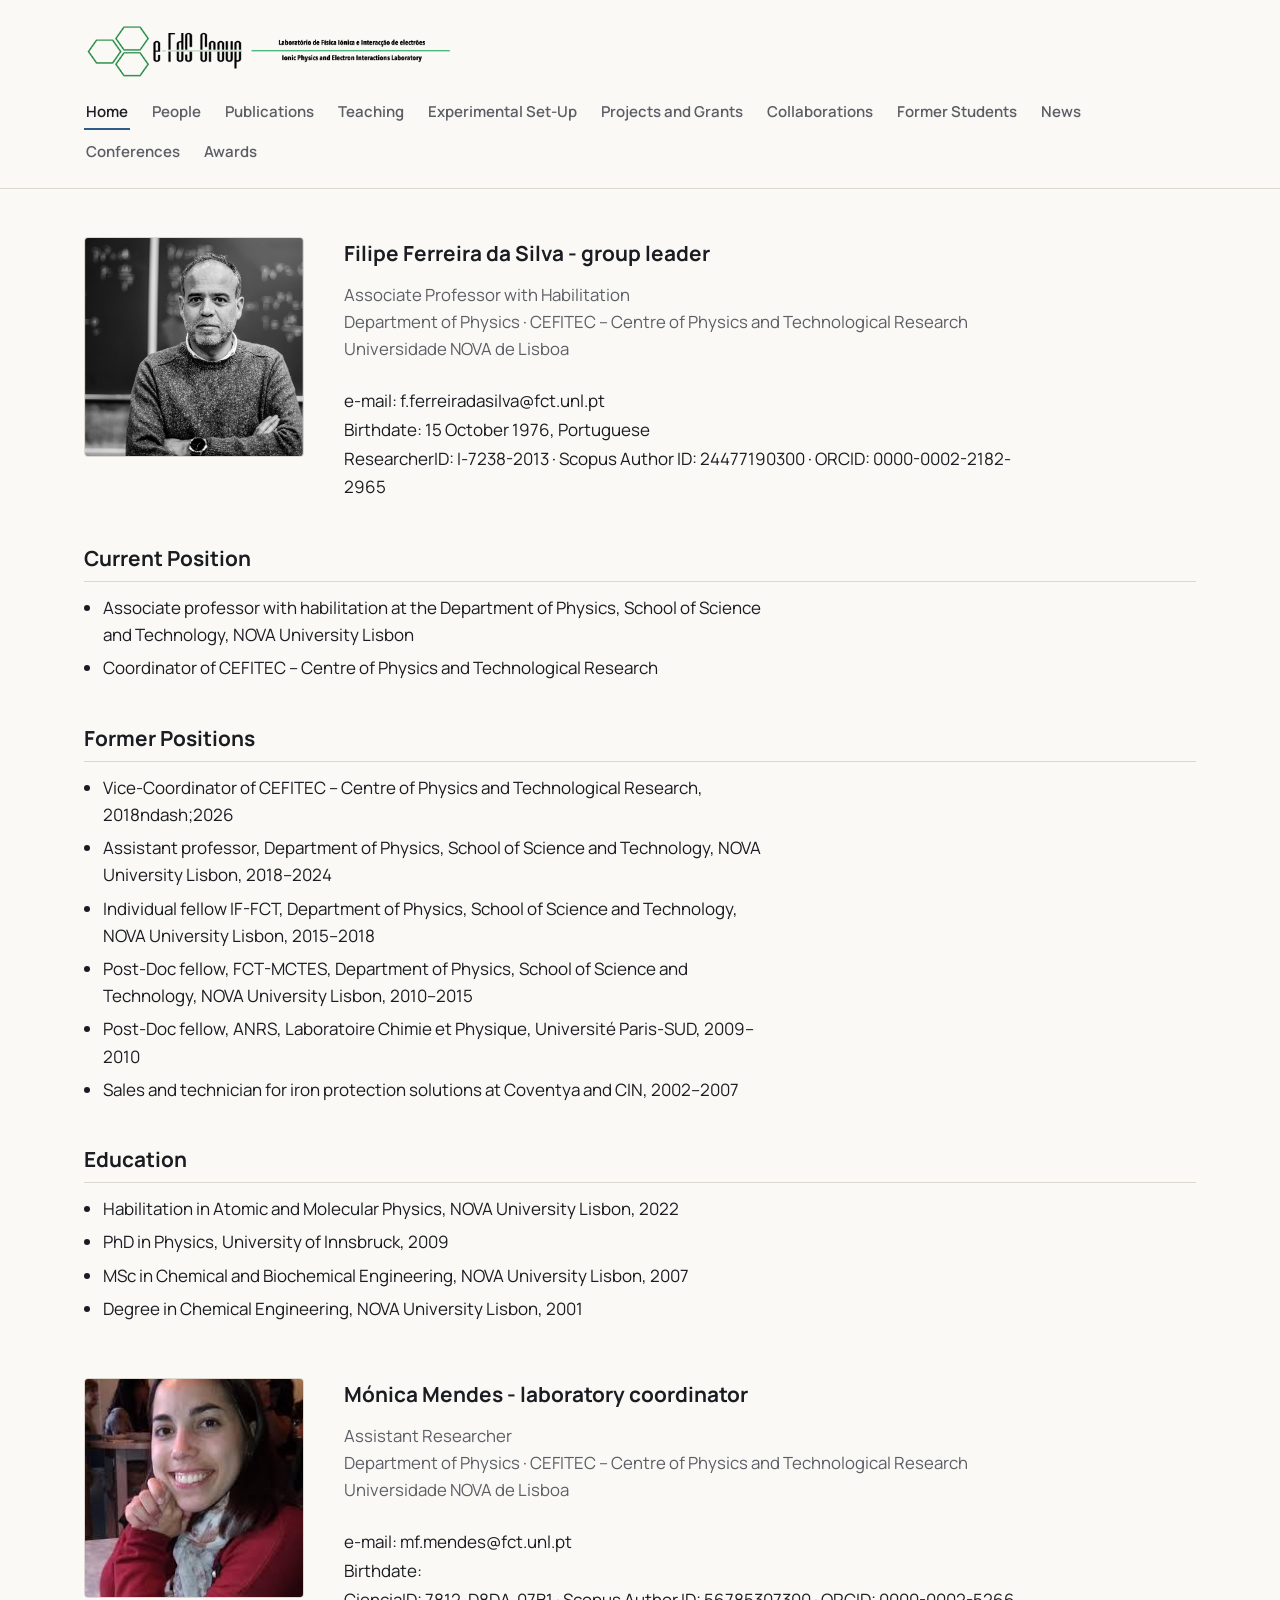
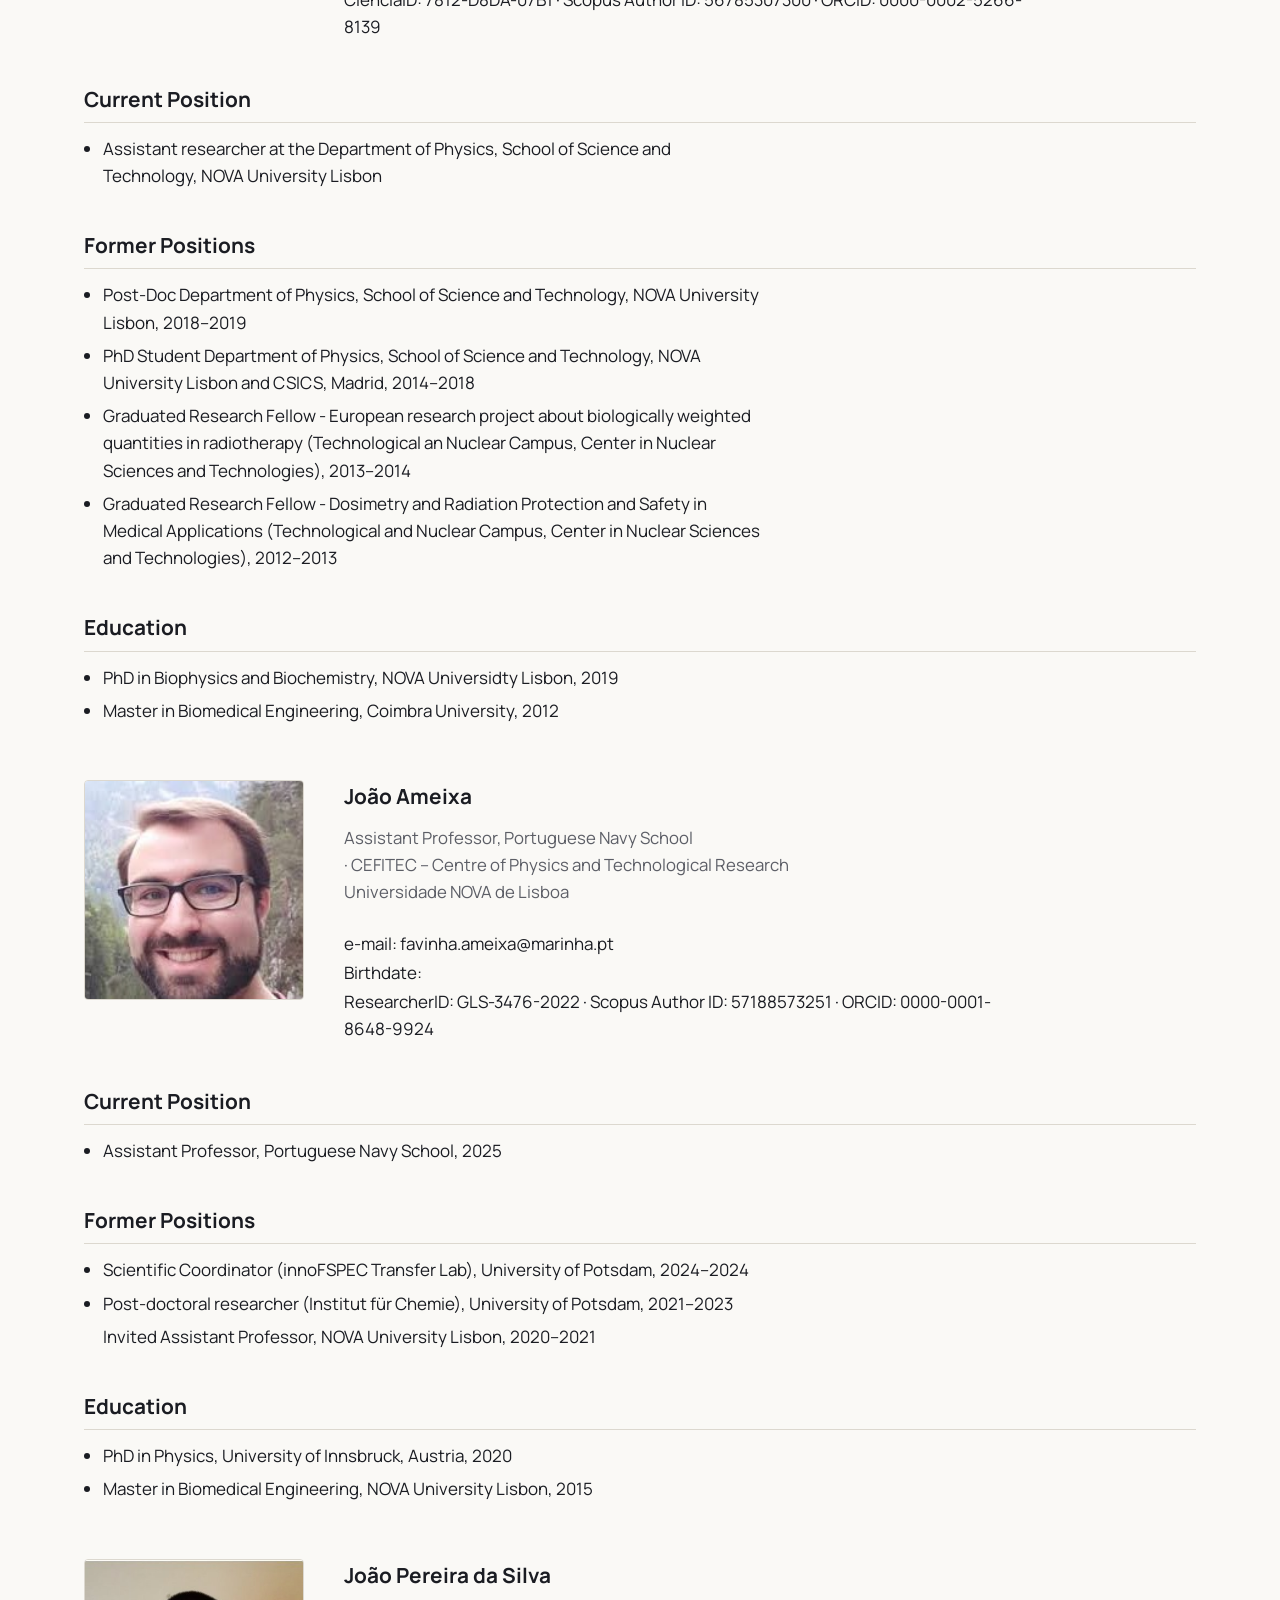
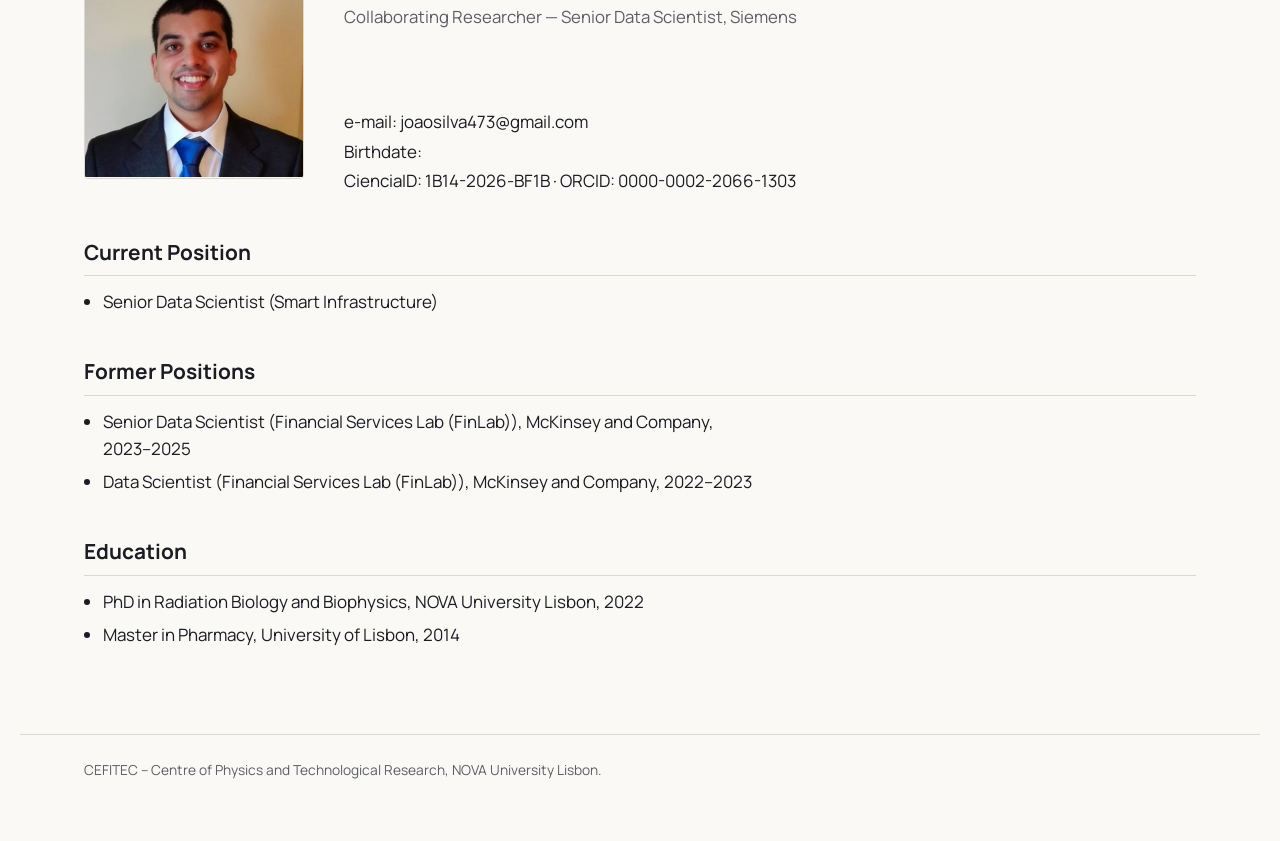
==== commit 4de6a686: "Update index.html" ====
--- a/index.html
+++ b/index.html
@@ -46,11 +46,12 @@
 <h2>Current Position</h2>
 <ul class="plain">
   <li>Associate professor with habilitation at the Department of Physics, School of Science and Technology, NOVA University Lisbon</li>
-  <li>Vice-Coordinator of CEFITEC &ndash; Centre of Physics and Technological Research</li>
+  <li>Coordinator of CEFITEC &ndash; Centre of Physics and Technological Research</li>
 </ul>
 
 <h2>Former Positions</h2>
 <ul class="plain">
+  <li>Vice-Coordinator of CEFITEC &ndash; Centre of Physics and Technological Research, 2018ndash;2026</li>
   <li>Assistant professor, Department of Physics, School of Science and Technology, NOVA University Lisbon, 2018&ndash;2024</li>
   <li>Individual fellow IF-FCT, Department of Physics, School of Science and Technology, NOVA University Lisbon, 2015&ndash;2018</li>
   <li>Post-Doc fellow, FCT-MCTES, Department of Physics, School of Science and Technology, NOVA University Lisbon, 2010&ndash;2015</li>
